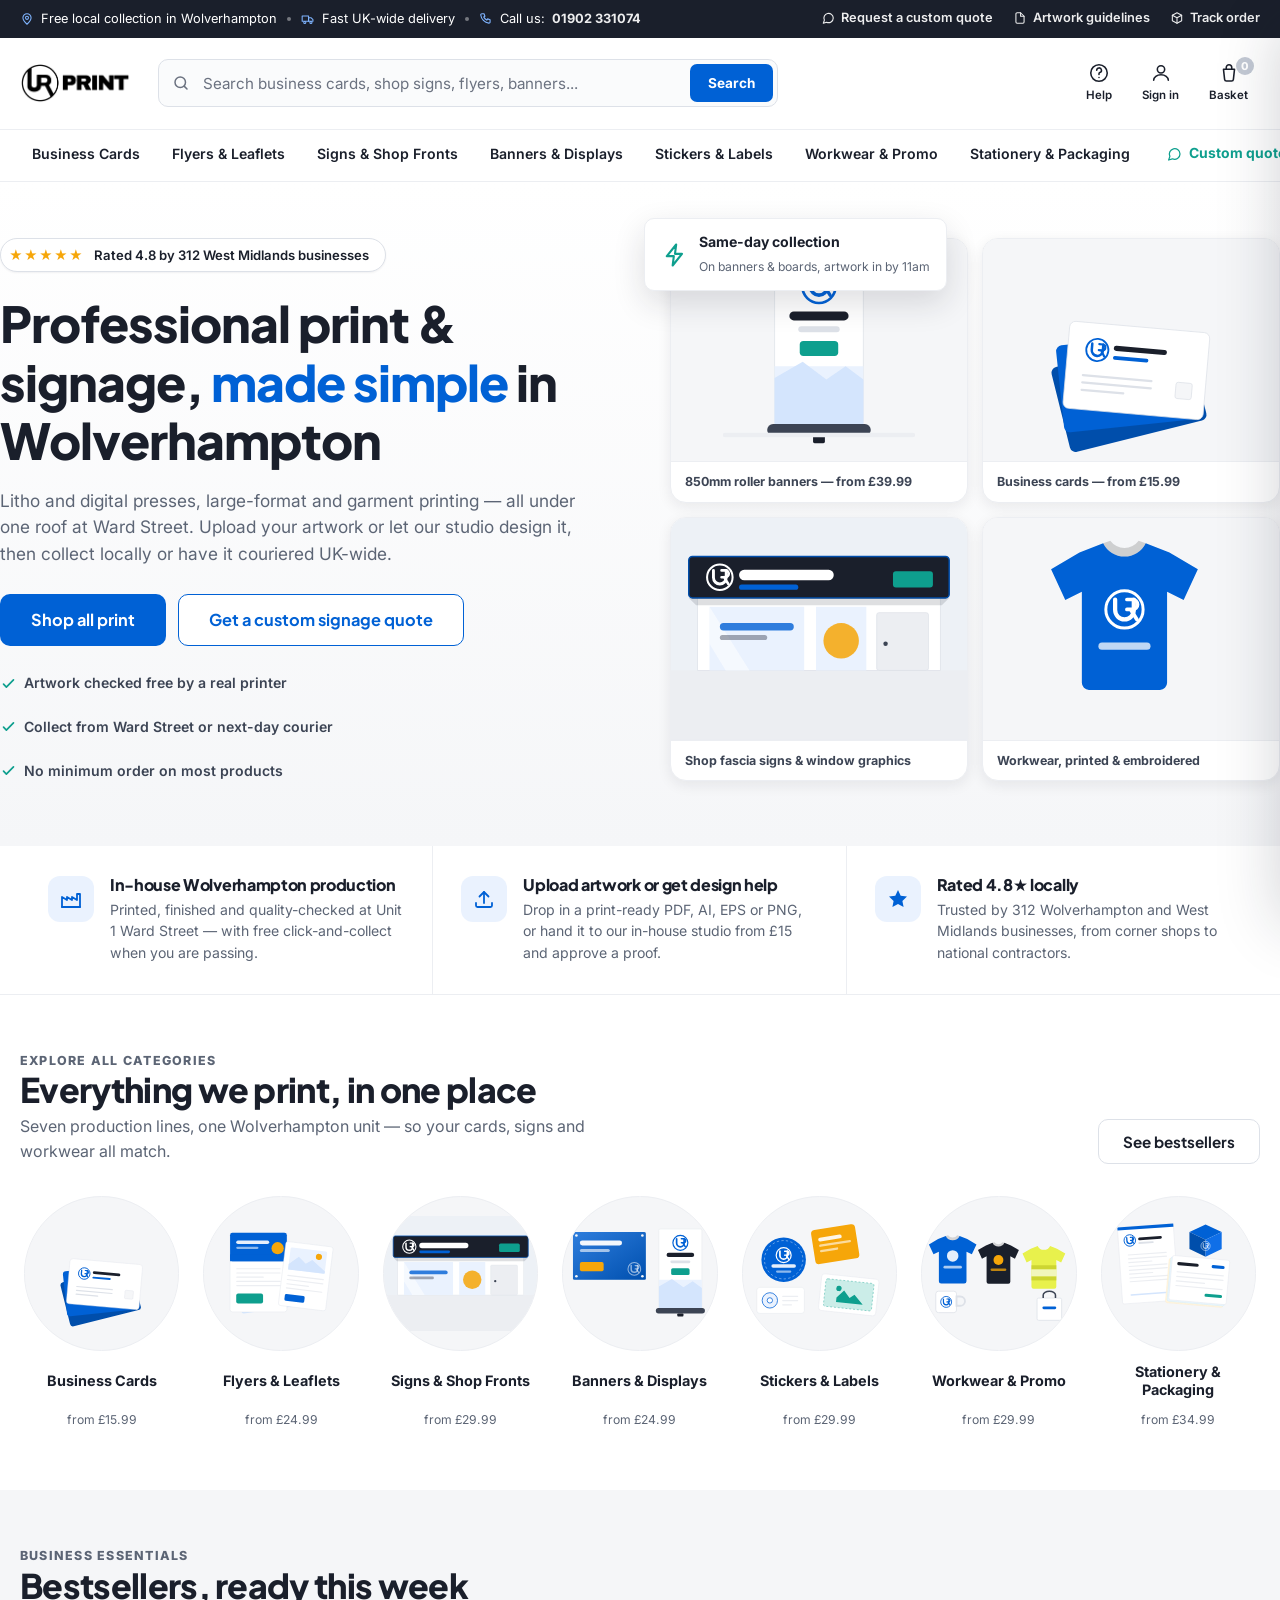
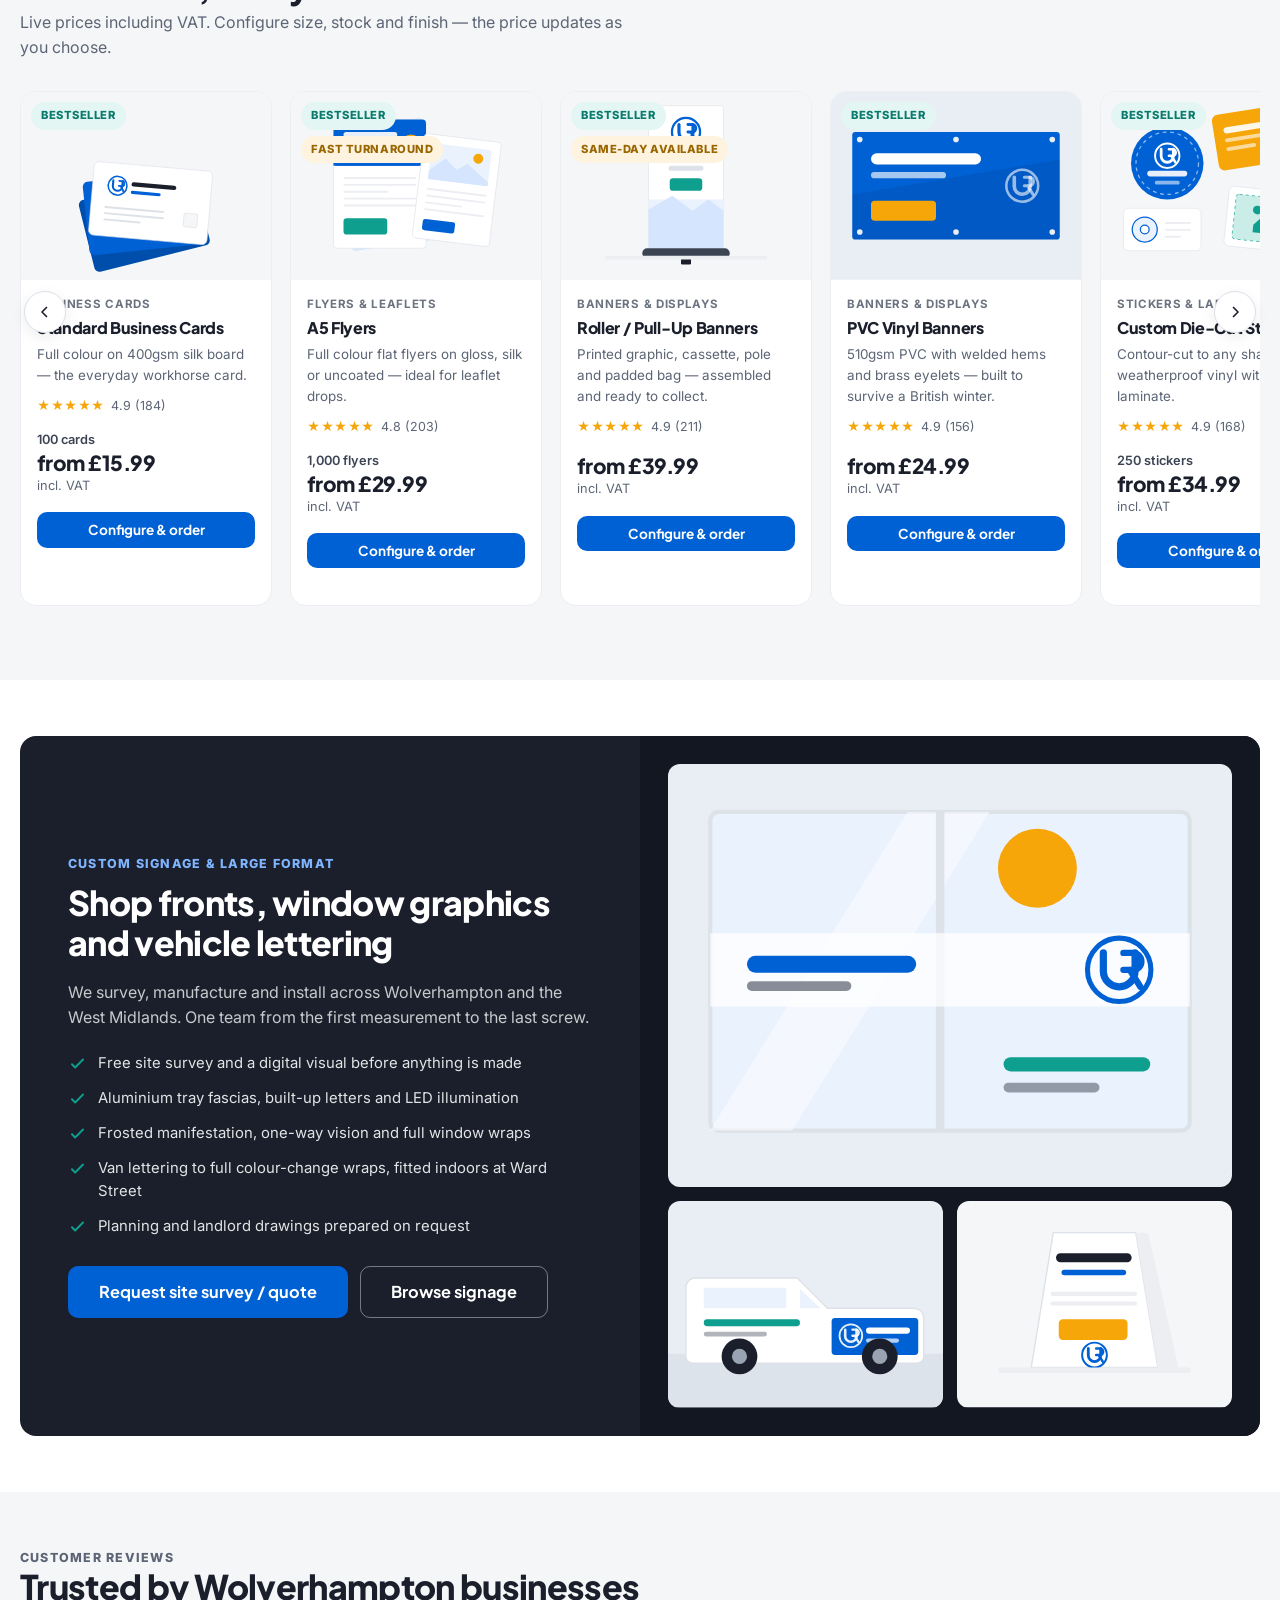
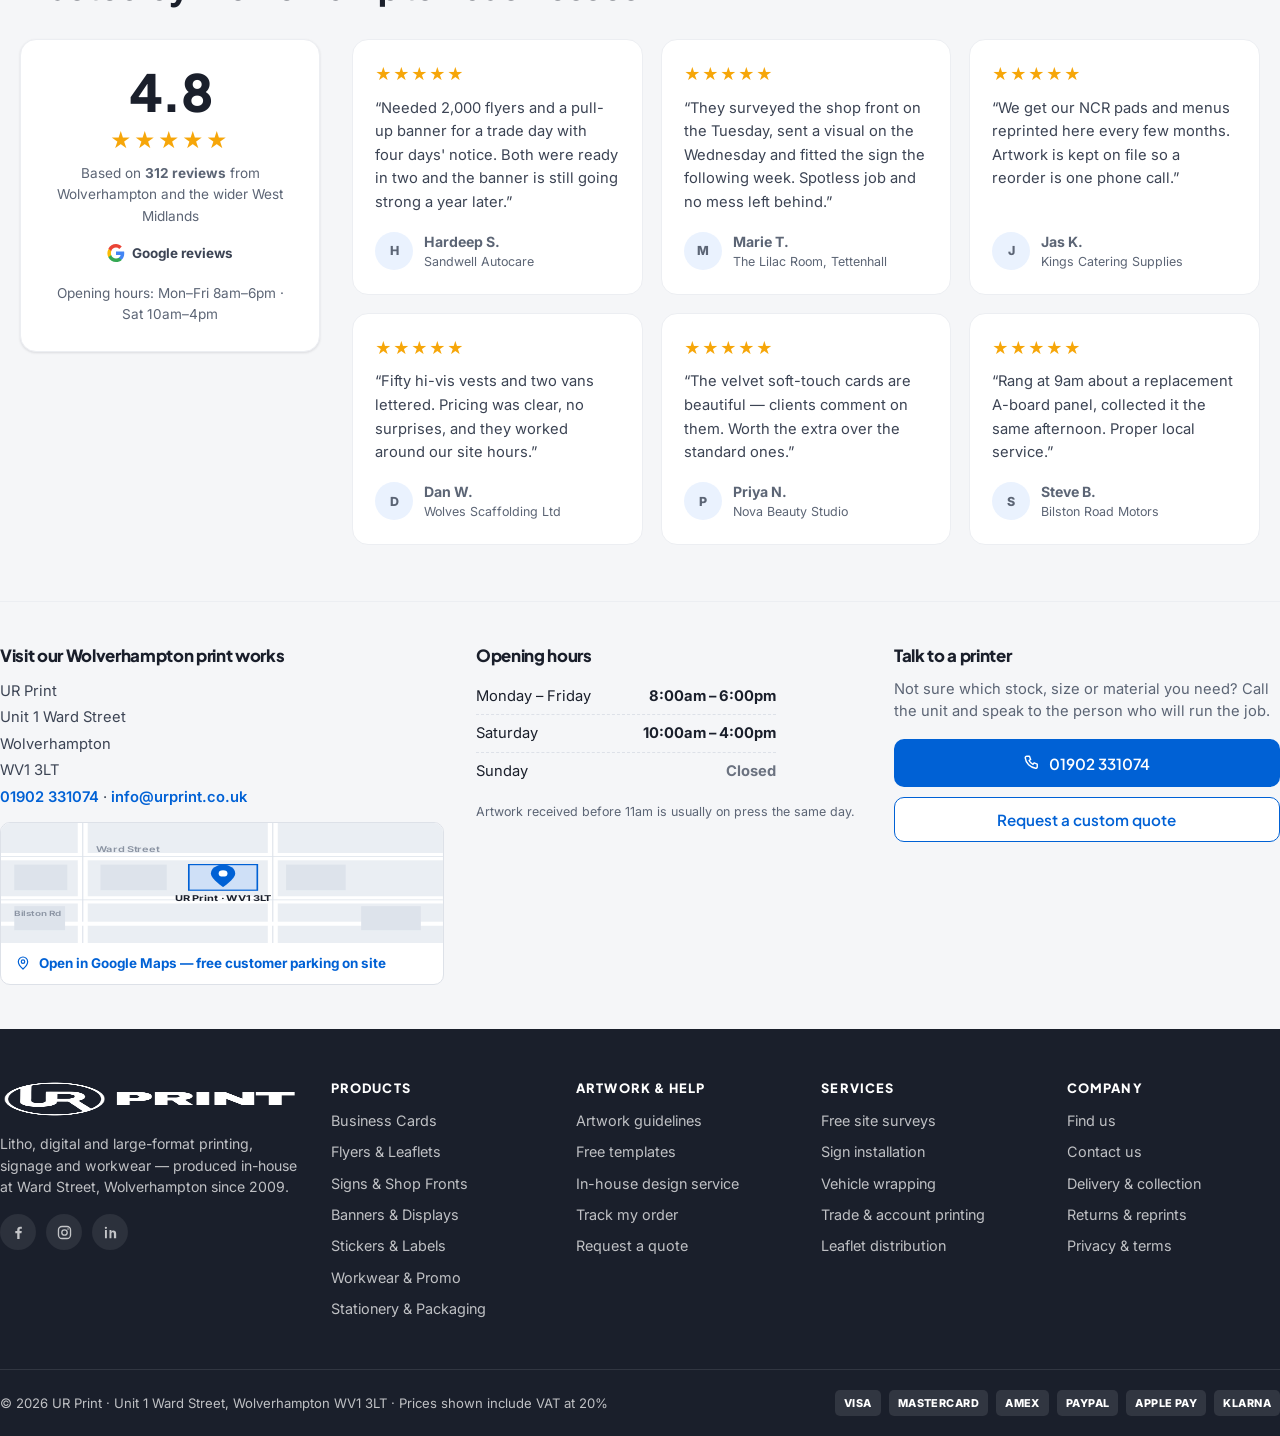
==== index.html @ ce6d99f6 "Build UR Print e-commerce storefront A responsive, VistaPrint-style print and signage storefront for" ====
<!doctype html>
<html lang="en-GB">
<head>
<meta charset="utf-8">
<meta name="viewport" content="width=device-width, initial-scale=1">
<title>UR Print Wolverhampton | Business Cards, Flyers, Signs &amp; Banners</title>
<meta name="description" content="Professional printing and signage in Wolverhampton. Business cards from £15.99, 1000 A5 flyers from £29.99, roller banners from £39.99. Free local collection at Unit 1 Ward Street, WV1 3LT, or fast UK-wide delivery.">
<link rel="icon" href="assets/img/favicon.png" type="image/png">
<link rel="preconnect" href="https://fonts.googleapis.com">
<link rel="preconnect" href="https://fonts.gstatic.com" crossorigin>
<link href="https://fonts.googleapis.com/css2?family=Inter:wght@400;500;600;700;800&family=Plus+Jakarta+Sans:wght@700;800&display=swap" rel="stylesheet">
<link rel="stylesheet" href="assets/css/styles.css">
</head>
<body>
<a class="skip-link" href="#main">Skip to content</a>
<div data-app-header></div>

<main id="main">
  <!-- ============================================ HERO ==================== -->
  <section class="hero">
    <div class="wrap hero__inner">
      <div class="hero__copy">
        <div class="hero__trust">
          <span class="stars">★★★★★</span>
          <span>Rated 4.8 by 312 West Midlands businesses</span>
        </div>
        <h1>Professional print &amp; signage, <span class="hl">made simple</span> in Wolverhampton</h1>
        <p class="hero__sub">
          Litho and digital presses, large-format and garment printing — all under one roof at Ward Street.
          Upload your artwork or let our studio design it, then collect locally or have it couriered UK-wide.
        </p>
        <div class="hero__cta">
          <a class="btn btn--lg" href="#categories">Shop all print</a>
          <a class="btn btn--lg btn--ghost" href="#" data-quote>Get a custom signage quote</a>
        </div>
        <ul class="hero__points" data-hero-points></ul>
      </div>
      <div class="hero__art">
        <div class="collage" data-hero-collage></div>
        <div class="hero__float" data-hero-float></div>
      </div>
    </div>
  </section>

  <!-- ============================== VALUE PROPOSITION ===================== -->
  <section class="valuestrip">
    <div class="wrap"><div class="valuestrip__grid" data-value-strip></div></div>
  </section>

  <!-- ==================================== CATEGORIES ====================== -->
  <section class="section" id="categories">
    <div class="wrap">
      <div class="section__head">
        <div>
          <p class="eyebrow">Explore all categories</p>
          <h2>Everything we print, in one place</h2>
          <p>Seven production lines, one Wolverhampton unit — so your cards, signs and workwear all match.</p>
        </div>
        <a class="btn btn--quiet" href="#bestsellers">See bestsellers</a>
      </div>
      <div class="catgrid" data-category-grid></div>
    </div>
  </section>

  <!-- ==================================== BESTSELLERS ===================== -->
  <section class="section section--grey" id="bestsellers">
    <div class="wrap">
      <div class="section__head">
        <div>
          <p class="eyebrow">Business essentials</p>
          <h2>Bestsellers, ready this week</h2>
          <p>Live prices including VAT. Configure size, stock and finish — the price updates as you choose.</p>
        </div>
      </div>
      <div class="carousel" data-bestsellers>
        <button class="carousel__nav carousel__nav--prev" type="button" data-carousel-prev aria-label="Previous products"></button>
        <div class="carousel__track" data-carousel-track></div>
        <button class="carousel__nav carousel__nav--next" type="button" data-carousel-next aria-label="More products"></button>
      </div>
    </div>
  </section>

  <!-- ================================ SIGNAGE SPOTLIGHT =================== -->
  <section class="section">
    <div class="wrap">
      <div class="spotlight">
        <div class="spotlight__inner">
          <div class="spotlight__copy">
            <p class="eyebrow">Custom signage &amp; large format</p>
            <h2>Shop fronts, window graphics and vehicle lettering</h2>
            <p>We survey, manufacture and install across Wolverhampton and the West Midlands. One team from the first measurement to the last screw.</p>
            <ul class="spotlight__list" data-spotlight-list></ul>
            <div class="spotlight__cta">
              <a class="btn btn--lg" href="#" data-quote>Request site survey / quote</a>
              <a class="btn btn--lg btn--ghost" href="category.html?c=signs-shop-fronts" style="background:transparent;color:#fff;border-color:rgba(255,255,255,.4)">Browse signage</a>
            </div>
          </div>
          <div class="spotlight__art" data-spotlight-art></div>
        </div>
      </div>
    </div>
  </section>

  <!-- ====================================== REVIEWS ======================= -->
  <section class="section section--grey">
    <div class="wrap">
      <div class="section__head">
        <div>
          <p class="eyebrow">Customer reviews</p>
          <h2>Trusted by Wolverhampton businesses</h2>
        </div>
      </div>
      <div class="reviews" data-reviews></div>
    </div>
  </section>
</main>

<div data-app-footer></div>

<script src="assets/js/catalog.js"></script>
<script src="assets/js/art.js"></script>
<script src="assets/js/app.js"></script>
<script src="assets/js/home.js"></script>
</body>
</html>
---- assets/css/styles.css ----
/* ==========================================================================
   UR Print — design system
   Palette: white #FFFFFF · grey #F5F6F8 · ink #1A1F2B · royal blue #0061D5
   ========================================================================== */

:root{
  --white:#FFFFFF;
  --grey-25:#FAFBFC;
  --grey-50:#F5F6F8;
  --grey-100:#ECEEF2;
  --grey-200:#DDE1E8;
  --grey-300:#C3C9D4;
  --grey-500:#6B7280;
  --grey-600:#525A69;

  --ink:#1A1F2B;
  --ink-80:#3C4454;
  --ink-60:#5C6575;

  --blue:#0061D5;
  --blue-dark:#004EAB;
  --blue-700:#003E88;
  --blue-50:#EAF2FE;
  --blue-100:#D4E5FD;

  --teal:#0E9F8E;
  --teal-50:#E3F6F3;
  --amber:#F6A609;
  --amber-50:#FEF3DF;
  --red:#D22B2B;
  --green:#148A3C;

  --radius-sm:6px;
  --radius:10px;
  --radius-lg:16px;
  --radius-pill:999px;

  --shadow-xs:0 1px 2px rgba(26,31,43,.06);
  --shadow-sm:0 1px 3px rgba(26,31,43,.08), 0 1px 2px rgba(26,31,43,.04);
  --shadow:0 4px 14px rgba(26,31,43,.08);
  --shadow-lg:0 12px 32px rgba(26,31,43,.14);
  --shadow-xl:0 24px 60px rgba(26,31,43,.20);

  --font:'Inter','Plus Jakarta Sans',-apple-system,BlinkMacSystemFont,'Segoe UI',Roboto,Helvetica,Arial,sans-serif;
  --font-display:'Plus Jakarta Sans','Inter',-apple-system,BlinkMacSystemFont,'Segoe UI',sans-serif;

  --maxw:1280px;
  --gutter:20px;
  --header-h:112px;
}

*,*::before,*::after{box-sizing:border-box}
html{-webkit-text-size-adjust:100%}
body{
  margin:0;
  font-family:var(--font);
  font-size:16px;
  line-height:1.55;
  color:var(--ink);
  background:var(--white);
  -webkit-font-smoothing:antialiased;
  text-rendering:optimizeLegibility;
}
body.is-locked{overflow:hidden}
img,svg{max-width:100%;display:block}
a{color:var(--blue);text-decoration:none}
a:hover{text-decoration:underline}
button{font:inherit;color:inherit;cursor:pointer}
h1,h2,h3,h4,h5{font-family:var(--font-display);color:var(--ink);margin:0 0 .5em;line-height:1.18;letter-spacing:-.02em;font-weight:800}
h1{font-size:clamp(2rem,4.2vw,3.1rem)}
h2{font-size:clamp(1.5rem,2.8vw,2.125rem)}
h3{font-size:1.25rem}
p{margin:0 0 1rem}
ul{margin:0;padding:0;list-style:none}
:focus-visible{outline:3px solid var(--blue);outline-offset:2px;border-radius:4px}
.sr-only{position:absolute;width:1px;height:1px;padding:0;margin:-1px;overflow:hidden;clip:rect(0 0 0 0);white-space:nowrap;border:0}
.skip-link{position:absolute;left:-9999px;top:0;z-index:999;background:var(--blue);color:#fff;padding:12px 20px;border-radius:0 0 8px 0}
.skip-link:focus{left:0}

.wrap{max-width:var(--maxw);margin:0 auto;padding:0 var(--gutter)}
.section{padding:56px 0}
.section--grey{background:var(--grey-50)}
.section__head{display:flex;align-items:flex-end;justify-content:space-between;gap:24px;margin-bottom:28px;flex-wrap:wrap}
.section__head h2{margin:0 0 4px}
.section__head p{margin:0;color:var(--ink-60);max-width:62ch}
.eyebrow{font-size:.78rem;font-weight:800;letter-spacing:.1em;text-transform:uppercase;color:var(--blue);margin:0 0 10px}

/* ---------- buttons ---------- */
.btn{
  display:inline-flex;align-items:center;justify-content:center;gap:8px;
  font-family:var(--font-display);font-weight:700;font-size:.95rem;line-height:1;
  padding:14px 24px;border-radius:var(--radius);border:1.5px solid transparent;
  background:var(--blue);color:#fff;cursor:pointer;transition:.15s ease;
  text-decoration:none;white-space:nowrap;
}
.btn:hover{background:var(--blue-dark);color:#fff;text-decoration:none;box-shadow:var(--shadow)}
.btn:active{transform:translateY(1px)}
.btn--ghost{background:#fff;color:var(--blue);border-color:var(--blue)}
.btn--ghost:hover{background:var(--blue-50);color:var(--blue-dark);border-color:var(--blue-dark)}
.btn--dark{background:var(--ink)}
.btn--dark:hover{background:#0d1118}
.btn--quiet{background:transparent;color:var(--ink);border-color:var(--grey-200)}
.btn--quiet:hover{background:var(--grey-50);color:var(--ink);box-shadow:none}
.btn--sm{padding:10px 16px;font-size:.85rem}
.btn--lg{padding:17px 30px;font-size:1.02rem}
.btn--block{width:100%}
.btn[disabled]{opacity:.5;pointer-events:none}

/* inline icons never inherit the full-bleed svg sizing */
.btn svg{width:18px;height:18px;flex:none}
.btn--lg svg{width:20px;height:20px}
.btn--sm svg{width:15px;height:15px}
.maplink .bar svg{width:16px;height:16px;flex:none}
.collectbox b svg{width:15px;height:15px;display:inline-block;vertical-align:-2px}
.search__icon svg{width:18px;height:18px}

/* ---------- badges ---------- */
.badge{display:inline-flex;align-items:center;gap:5px;font-size:.7rem;font-weight:800;letter-spacing:.05em;text-transform:uppercase;padding:5px 10px;border-radius:var(--radius-pill);background:var(--teal-50);color:#0a7a6d}
.badge--amber{background:var(--amber-50);color:#9a6600}
.badge--blue{background:var(--blue-50);color:var(--blue-dark)}
.badge--ink{background:var(--ink);color:#fff}

/* ==========================================================================
   Utility / announcement bar
   ========================================================================== */
.utility{background:var(--ink);color:#fff;font-size:.8rem}
.utility a{color:#fff;opacity:.92}
.utility a:hover{opacity:1}
.utility__inner{display:flex;align-items:center;justify-content:space-between;gap:16px;min-height:38px;padding-top:4px;padding-bottom:4px}
.utility__perks{display:flex;align-items:center;gap:10px;flex-wrap:wrap}
.utility__perks li{display:flex;align-items:center;gap:7px;white-space:nowrap}
.utility__perks .dot{width:4px;height:4px;border-radius:50%;background:rgba(255,255,255,.4)}
.utility__perks svg{width:14px;height:14px;flex:none;color:#7FB4FF}
.utility__links{display:flex;align-items:center;gap:20px}
.utility__links a{display:inline-flex;align-items:center;gap:6px;font-weight:600;white-space:nowrap}
.utility__links svg{width:14px;height:14px}
@media(max-width:1000px){.utility__links{display:none}}
@media(max-width:640px){
  .utility__perks{flex-wrap:nowrap;overflow-x:auto;scrollbar-width:none}
  .utility__perks::-webkit-scrollbar{display:none}
}

/* ==========================================================================
   Header
   ========================================================================== */
.header{position:sticky;top:0;z-index:300;background:#fff;border-bottom:1px solid var(--grey-100)}
.header__main{display:flex;align-items:center;gap:28px;padding-top:16px;padding-bottom:16px}
.brand{display:flex;align-items:center;flex:none}
.brand img{height:40px;width:auto}
.brand:hover{text-decoration:none}

.search{flex:1;position:relative;max-width:620px}
.search input[type="search"]{
  width:100%;height:48px;border:1.5px solid var(--grey-200);border-radius:var(--radius);
  padding:0 112px 0 44px;font-size:.95rem;color:var(--ink);background:var(--grey-25);transition:.15s;
}
.search input[type="search"]::placeholder{color:var(--grey-500)}
.search input[type="search"]:focus{outline:none;border-color:var(--blue);background:#fff;box-shadow:0 0 0 4px var(--blue-50)}
.search__icon{position:absolute;left:14px;top:50%;transform:translateY(-50%);width:18px;height:18px;color:var(--grey-500);pointer-events:none}
.search__btn{position:absolute;right:5px;top:5px;height:38px;padding:0 18px;border:0;border-radius:7px;background:var(--blue);color:#fff;font-weight:700;font-size:.85rem}
.search__btn:hover{background:var(--blue-dark)}
.search__results{
  position:absolute;top:calc(100% + 8px);left:0;right:0;background:#fff;border:1px solid var(--grey-100);
  border-radius:var(--radius);box-shadow:var(--shadow-lg);overflow:hidden;z-index:40;max-height:60vh;overflow-y:auto;
}
.search__results[hidden]{display:none}
.search__results a{display:flex;gap:12px;align-items:center;padding:10px 14px;color:var(--ink);border-bottom:1px solid var(--grey-50)}
.search__results a:last-child{border-bottom:0}
.search__results a:hover,.search__results a:focus{background:var(--blue-50);text-decoration:none}
.search__results .thumb{width:44px;height:34px;border-radius:5px;background:var(--grey-50);flex:none;overflow:hidden}
.search__results .t{font-weight:600;font-size:.9rem}
.search__results .s{font-size:.76rem;color:var(--ink-60)}
.search__empty{padding:16px;color:var(--ink-60);font-size:.9rem}

.header__actions{display:flex;align-items:center;gap:6px;flex:none;margin-left:auto}
.iconbtn{
  display:flex;flex-direction:column;align-items:center;gap:3px;background:none;border:0;
  padding:8px 12px;border-radius:var(--radius);color:var(--ink);font-size:.72rem;font-weight:600;position:relative;
}
.iconbtn:hover{background:var(--grey-50);text-decoration:none;color:var(--ink)}
.iconbtn svg{width:22px;height:22px;stroke-width:1.7}
.iconbtn__count{
  position:absolute;top:3px;right:6px;min-width:18px;height:18px;padding:0 5px;border-radius:9px;
  background:var(--blue);color:#fff;font-size:.68rem;font-weight:800;display:flex;align-items:center;justify-content:center;
}
.iconbtn__count[data-empty="true"]{background:var(--grey-300)}
.burger{display:none}

/* ---------- category nav + mega menu ---------- */
.catnav{border-top:1px solid var(--grey-100);background:#fff;position:relative}
.catnav__list{display:flex;align-items:stretch;gap:2px;overflow:visible}
.catnav__item{position:static}
.catnav__link{
  display:flex;align-items:center;gap:6px;padding:13px 12px;font-size:.88rem;font-weight:600;color:var(--ink);
  border-bottom:3px solid transparent;background:none;border-top:0;border-left:0;border-right:0;white-space:nowrap;
}
.catnav__link:hover,.catnav__item.is-open .catnav__link{color:var(--blue);border-bottom-color:var(--blue);text-decoration:none}
.catnav__link svg{width:12px;height:12px;opacity:.55;transition:transform .15s}
.catnav__item.is-open .catnav__link svg{transform:rotate(180deg)}
.catnav__spacer{flex:1}
.catnav__cta{display:flex;align-items:center;gap:7px;padding:13px 0 13px 14px;font-size:.87rem;font-weight:700;color:var(--teal);white-space:nowrap}
.catnav__cta svg{flex:none}
.catnav__cta svg{width:16px;height:16px}

.mega{
  position:absolute;top:100%;left:0;right:0;background:#fff;border-top:1px solid var(--grey-100);
  box-shadow:var(--shadow-lg);padding:28px 0 32px;z-index:280;display:none;
}
.catnav__item.is-open .mega{display:block}
.mega__inner{display:grid;grid-template-columns:1fr 1fr 1fr 300px;gap:32px;max-width:var(--maxw);margin:0 auto;padding:0 var(--gutter)}
.mega__col h4{font-size:.74rem;letter-spacing:.09em;text-transform:uppercase;color:var(--grey-500);margin:0 0 12px;font-weight:800}
.mega__col li{margin-bottom:2px}
.mega__col a{display:block;padding:7px 10px;margin-left:-10px;border-radius:var(--radius-sm);color:var(--ink);font-size:.92rem;font-weight:500}
.mega__col a:hover{background:var(--blue-50);color:var(--blue-dark);text-decoration:none}
.mega__price{display:block;font-size:.78rem;color:var(--ink-60);font-weight:500;margin-top:1px}
.mega__col a:hover .mega__price{color:var(--blue)}
.mega__promo{background:var(--grey-50);border-radius:var(--radius-lg);padding:20px;display:flex;flex-direction:column}
.mega__promo .badge{align-self:flex-start;margin-bottom:10px}
.mega__promo h5{font-family:var(--font-display);font-size:1.05rem;margin:0 0 6px;font-weight:800}
.mega__promo p{font-size:.85rem;color:var(--ink-60);margin:0 0 14px}
.mega__promo .art{margin-top:auto;border-radius:var(--radius);overflow:hidden;background:#fff}
@media(max-width:1180px){.mega__inner{grid-template-columns:1fr 1fr 1fr}.mega__promo{display:none}}
@media(max-width:1060px){.catnav__cta{display:none}}

/* mobile drawer nav */
.mnav{position:fixed;inset:0;z-index:400;display:none}
.mnav.is-open{display:block}
.mnav > .overlay{z-index:1}
.mnav__panel{
  position:absolute;top:0;left:0;bottom:0;width:min(360px,88vw);background:#fff;overflow-y:auto;
  box-shadow:var(--shadow-xl);animation:slideIn .22s ease;z-index:2;
}
@keyframes slideIn{from{transform:translateX(-100%)}to{transform:translateX(0)}}
.mnav__head{display:flex;align-items:center;justify-content:space-between;padding:16px 18px;border-bottom:1px solid var(--grey-100)}
.mnav__head img{height:30px}
.mnav details{border-bottom:1px solid var(--grey-100)}
.mnav summary{padding:14px 18px;font-weight:700;cursor:pointer;list-style:none;display:flex;justify-content:space-between;align-items:center}
.mnav summary::-webkit-details-marker{display:none}
.mnav summary::after{content:"+";font-size:1.2rem;color:var(--grey-500);font-weight:500}
.mnav details[open] summary::after{content:"−"}
.mnav details a{display:block;padding:10px 18px 10px 30px;color:var(--ink-80);font-size:.92rem}
.mnav details a:hover{background:var(--grey-50);text-decoration:none}
.mnav__foot{padding:18px;display:grid;gap:10px}

@media(max-width:980px){
  .catnav{display:none}
  .burger{display:flex}
  .header__main{gap:14px;flex-wrap:wrap}
  .search{order:3;flex-basis:100%;max-width:none}
  .brand img{height:34px}
  .iconbtn span{display:none}
  .iconbtn{padding:8px}
}

/* ==========================================================================
   Hero
   ========================================================================== */
.hero{background:linear-gradient(180deg,#fff 0%,var(--grey-50) 100%);overflow:hidden}
.hero__inner{display:grid;grid-template-columns:1.02fr 1fr;gap:48px;align-items:center;padding:56px 0 64px}
.hero__trust{display:inline-flex;align-items:center;gap:10px;background:#fff;border:1px solid var(--grey-200);border-radius:var(--radius-pill);padding:6px 16px 6px 8px;font-size:.82rem;font-weight:600;box-shadow:var(--shadow-xs);margin-bottom:22px}
.hero__trust .stars{color:var(--amber);letter-spacing:1px}
.hero h1{margin-bottom:18px}
.hero h1 .hl{color:var(--blue)}
.hero__sub{font-size:1.08rem;color:var(--ink-60);max-width:54ch;margin-bottom:26px}
.hero__cta{display:flex;gap:12px;flex-wrap:wrap;margin-bottom:26px}
.hero__points{display:flex;gap:22px;flex-wrap:wrap;font-size:.88rem;font-weight:600;color:var(--ink-80)}
.hero__points li{display:flex;align-items:center;gap:7px}
.hero__points svg{width:17px;height:17px;color:var(--teal);flex:none}
.hero__art{position:relative}
.collage{display:grid;grid-template-columns:1fr 1fr;grid-template-rows:auto auto;gap:14px}
.collage figure{margin:0;background:#fff;border-radius:var(--radius-lg);box-shadow:var(--shadow);overflow:hidden;border:1px solid var(--grey-100)}
.collage figure{display:flex;flex-direction:column}
/* the scenes are authored on a 4:3 viewBox — matching the cell means nothing crops */
.collage .art{aspect-ratio:4/3;width:100%;height:auto}
.collage figcaption{padding:10px 14px;font-size:.78rem;font-weight:700;color:var(--ink-80);border-top:1px solid var(--grey-100)}
.collage .art{background:var(--grey-50)}
.hero__float{
  position:absolute;left:-26px;top:-20px;background:#fff;border-radius:var(--radius);box-shadow:var(--shadow-lg);
  padding:12px 16px;display:flex;align-items:center;gap:10px;border:1px solid var(--grey-100);
}
.hero__float svg{width:28px;height:28px;color:var(--teal)}
.hero__float b{display:block;font-size:.88rem}
.hero__float span{font-size:.76rem;color:var(--ink-60)}
@media(max-width:900px){
  .hero__inner{grid-template-columns:1fr;gap:34px;padding:36px 0 44px}
  .hero__float{position:static;margin-top:16px;display:inline-flex}
}

/* ==========================================================================
   Value strip
   ========================================================================== */
.valuestrip{border-bottom:1px solid var(--grey-100);background:#fff}
.valuestrip__grid{display:grid;grid-template-columns:repeat(3,1fr);gap:0}
.vcard{display:flex;gap:16px;padding:30px 28px;border-right:1px solid var(--grey-100)}
.vcard:last-child{border-right:0}
.vcard__icon{flex:none;width:46px;height:46px;border-radius:12px;background:var(--blue-50);color:var(--blue);display:flex;align-items:center;justify-content:center}
.vcard__icon svg{width:24px;height:24px}
.vcard h3{font-size:1rem;margin:0 0 4px}
.vcard p{font-size:.88rem;color:var(--ink-60);margin:0}
@media(max-width:860px){
  .valuestrip__grid{grid-template-columns:1fr}
  .vcard{border-right:0;border-bottom:1px solid var(--grey-100);padding:22px var(--gutter)}
  .vcard:last-child{border-bottom:0}
}

/* ==========================================================================
   Category grid
   ========================================================================== */
.catgrid{display:grid;grid-template-columns:repeat(7,1fr);gap:16px}
.catgrid--4{grid-template-columns:repeat(4,1fr)}
.cattile{display:flex;flex-direction:column;align-items:center;text-align:center;gap:12px;color:var(--ink);padding:4px}
.cattile:hover{text-decoration:none}
.cattile__img{
  width:100%;aspect-ratio:1;border-radius:50%;background:var(--grey-50);overflow:hidden;
  border:1px solid var(--grey-100);transition:.2s ease;display:flex;align-items:center;justify-content:center;
}
.cattile:hover .cattile__img{transform:translateY(-4px);box-shadow:var(--shadow);border-color:var(--blue-100)}
.cattile__label{font-size:.9rem;font-weight:700;line-height:1.25;min-height:2.5em;display:flex;align-items:center;justify-content:center}
.cattile__from{font-size:.76rem;color:var(--ink-60)}
@media(max-width:1100px){.catgrid{grid-template-columns:repeat(4,1fr)}}
@media(max-width:700px){.catgrid,.catgrid--4{grid-template-columns:repeat(2,1fr);gap:20px 14px}}

/* ==========================================================================
   Product cards + carousel
   ========================================================================== */
.carousel{position:relative}
.carousel__track{
  display:grid;grid-auto-flow:column;grid-auto-columns:minmax(252px,1fr);gap:18px;
  overflow-x:auto;scroll-snap-type:x mandatory;scroll-behavior:smooth;padding:4px 2px 18px;
  scrollbar-width:thin;
}
.carousel__track > *{scroll-snap-align:start}
.carousel__nav{position:absolute;top:38%;width:42px;height:42px;border-radius:50%;background:#fff;border:1px solid var(--grey-200);box-shadow:var(--shadow);display:flex;align-items:center;justify-content:center;z-index:5}
.carousel__nav:hover{background:var(--grey-50)}
.carousel__nav svg{width:18px;height:18px}
.carousel__nav--prev{left:-21px}
.carousel__nav--next{right:-21px}
@media(max-width:1340px){.carousel__nav--prev{left:4px}.carousel__nav--next{right:4px}}

.pcard{
  display:flex;flex-direction:column;background:#fff;border:1px solid var(--grey-100);border-radius:var(--radius-lg);
  overflow:hidden;transition:.18s ease;color:var(--ink);height:100%;
}
.pcard:hover{box-shadow:var(--shadow-lg);border-color:var(--grey-200);text-decoration:none;transform:translateY(-3px)}
.pcard__media{position:relative;background:var(--grey-50);aspect-ratio:4/3;overflow:hidden}
.pcard__media .art,.pcard__media img{width:100%;height:100%;object-fit:cover}
.pcard__badges{position:absolute;top:10px;left:10px;display:flex;flex-direction:column;gap:6px;align-items:flex-start}
.pcard__body{padding:16px;display:flex;flex-direction:column;flex:1;gap:4px}
.pcard__cat{font-size:.72rem;font-weight:700;letter-spacing:.06em;text-transform:uppercase;color:var(--grey-500)}
.pcard__title{font-family:var(--font-display);font-size:1rem;font-weight:800;line-height:1.3;margin:0}
.pcard__blurb{font-size:.84rem;color:var(--ink-60);margin:2px 0 0}
.pcard__rating{display:flex;align-items:center;gap:6px;font-size:.78rem;color:var(--ink-60);margin-top:6px}
.pcard__rating .stars{color:var(--amber);letter-spacing:.5px}
.pcard__price{margin-top:12px;font-size:.8rem;color:var(--ink-60);line-height:1.35}
.pcard__price .qty{display:block;font-weight:600;color:var(--ink-80)}
.pcard__price b{display:block;font-family:var(--font-display);font-size:1.3rem;color:var(--ink);font-weight:800;letter-spacing:-.025em}
.pcard__foot{margin-top:14px}
.pcard .btn{width:100%}

/* ==========================================================================
   Signage spotlight
   ========================================================================== */
.spotlight{background:var(--ink);color:#fff;border-radius:var(--radius-lg);overflow:hidden}
.spotlight__inner{display:grid;grid-template-columns:1fr 1fr;align-items:center;gap:0}
.spotlight__copy{padding:48px}
.spotlight h2{color:#fff}
.spotlight p{color:rgba(255,255,255,.76)}
.spotlight .eyebrow{color:#7FB4FF}
.spotlight__list{display:grid;gap:12px;margin:22px 0 28px}
.spotlight__list li{display:flex;gap:11px;align-items:flex-start;font-size:.93rem;color:rgba(255,255,255,.88)}
.spotlight__list svg{width:19px;height:19px;flex:none;color:var(--teal);margin-top:2px}
.spotlight__cta{display:flex;gap:12px;flex-wrap:wrap}
.spotlight__art{align-self:stretch;background:#121722;display:flex;align-items:center;justify-content:center;padding:28px}
@media(max-width:900px){.spotlight__inner{grid-template-columns:1fr}.spotlight__copy{padding:32px 24px}}

/* ==========================================================================
   Reviews
   ========================================================================== */
.reviews{display:grid;grid-template-columns:300px 1fr;gap:32px;align-items:start}
.googlecard{background:#fff;border:1px solid var(--grey-100);border-radius:var(--radius-lg);padding:26px;text-align:center;box-shadow:var(--shadow-sm)}
.googlecard__score{font-family:var(--font-display);font-size:3.2rem;font-weight:800;line-height:1;letter-spacing:-.03em}
.googlecard .stars{color:var(--amber);font-size:1.3rem;letter-spacing:3px;margin:8px 0 6px}
.googlecard p{font-size:.85rem;color:var(--ink-60);margin:0}
.googlecard__g{display:inline-flex;align-items:center;gap:7px;margin-top:16px;font-size:.84rem;font-weight:700;color:var(--ink-80)}
.reviewgrid{display:grid;grid-template-columns:repeat(3,1fr);gap:18px}
.review{background:#fff;border:1px solid var(--grey-100);border-radius:var(--radius-lg);padding:22px;display:flex;flex-direction:column}
.review .stars{color:var(--amber);letter-spacing:1px;margin-bottom:10px}
.review blockquote{margin:0 0 16px;font-size:.92rem;color:var(--ink-80);line-height:1.6}
.review__who{display:flex;align-items:center;gap:11px;margin-top:auto}
.review__avatar{width:38px;height:38px;border-radius:50%;background:var(--blue-50);color:var(--blue-dark);display:flex;align-items:center;justify-content:center;font-weight:800;font-size:.9rem;flex:none}
.review__who b{display:block;font-size:.88rem}
.review__who span{font-size:.78rem;color:var(--ink-60)}
@media(max-width:1000px){.reviews{grid-template-columns:1fr}.reviewgrid{grid-template-columns:1fr}}

/* ==========================================================================
   Footer
   ========================================================================== */
.localbar{background:var(--grey-50);border-top:1px solid var(--grey-100)}
.localbar__grid{display:grid;grid-template-columns:1.15fr 1fr 1fr;gap:32px;padding:44px 0}
.localbar h3{font-size:1.05rem;margin-bottom:12px}
.localbar address{font-style:normal;font-size:.92rem;color:var(--ink-80);line-height:1.8}
.localbar a{font-weight:600}
.hours{font-size:.92rem}
.hours li{display:flex;justify-content:space-between;gap:18px;padding:7px 0;border-bottom:1px dashed var(--grey-200);max-width:300px}
.hours li:last-child{border-bottom:0}
.hours b{font-weight:700}
.hours .closed{color:var(--grey-500)}
.maplink{display:block;border-radius:var(--radius);overflow:hidden;border:1px solid var(--grey-200);background:#fff;margin-top:12px}
.maplink:hover{text-decoration:none;box-shadow:var(--shadow)}
.maplink .bar{padding:10px 14px;font-size:.84rem;font-weight:700;display:flex;align-items:center;gap:8px;color:var(--blue)}
@media(max-width:900px){.localbar__grid{grid-template-columns:1fr;gap:26px}}

.footer{background:var(--ink);color:rgba(255,255,255,.72);font-size:.9rem}
.footer a{color:rgba(255,255,255,.72)}
.footer a:hover{color:#fff}
.footer__grid{display:grid;grid-template-columns:1.4fr repeat(4,1fr);gap:32px;padding:52px 0 40px}
.footer h4{color:#fff;font-size:.8rem;letter-spacing:.09em;text-transform:uppercase;margin-bottom:14px}
.footer li{margin-bottom:9px}
.footer__brand img{height:36px;margin-bottom:16px}
.footer__brand p{font-size:.88rem;max-width:34ch}
.footer__social{display:flex;gap:10px;margin-top:16px}
.footer__social a{width:36px;height:36px;border-radius:50%;background:rgba(255,255,255,.08);display:flex;align-items:center;justify-content:center}
.footer__social a:hover{background:var(--blue)}
.footer__social svg{width:17px;height:17px}
.footer__bottom{border-top:1px solid rgba(255,255,255,.1);padding:20px 0;display:flex;align-items:center;justify-content:space-between;gap:18px;flex-wrap:wrap;font-size:.82rem}
.payicons{display:flex;gap:8px;align-items:center;flex-wrap:wrap}
.payicons span{height:26px;padding:0 9px;border-radius:5px;background:rgba(255,255,255,.1);display:flex;align-items:center;font-size:.68rem;font-weight:800;letter-spacing:.04em;color:#fff}
@media(max-width:1000px){.footer__grid{grid-template-columns:1fr 1fr;gap:28px}}
@media(max-width:560px){.footer__grid{grid-template-columns:1fr}}

/* ==========================================================================
   Basket drawer
   ========================================================================== */
.overlay{position:fixed;inset:0;background:rgba(14,18,26,.5);z-index:500;opacity:0;pointer-events:none;transition:opacity .2s}
.overlay.is-open{opacity:1;pointer-events:auto}
.drawer{
  position:fixed;top:0;right:0;bottom:0;width:min(440px,100vw);background:#fff;z-index:510;
  display:flex;flex-direction:column;transform:translateX(100%);transition:transform .26s cubic-bezier(.4,0,.2,1);box-shadow:var(--shadow-xl);
}
.drawer.is-open{transform:translateX(0)}
.drawer__head{display:flex;align-items:center;justify-content:space-between;padding:18px 20px;border-bottom:1px solid var(--grey-100)}
.drawer__head h2{margin:0;font-size:1.12rem}
.drawer__body{flex:1;overflow-y:auto;padding:18px 20px}
.drawer__foot{border-top:1px solid var(--grey-100);padding:18px 20px;background:var(--grey-25)}
.iconclose{background:none;border:0;padding:8px;border-radius:8px;display:flex;color:var(--ink-60)}
.iconclose:hover{background:var(--grey-50);color:var(--ink)}
.iconclose svg{width:20px;height:20px}

.lineitem{display:flex;gap:14px;padding:16px 0;border-bottom:1px solid var(--grey-100)}
.lineitem:first-child{padding-top:0}
.lineitem__thumb{width:72px;height:58px;border-radius:8px;background:var(--grey-50);overflow:hidden;flex:none;border:1px solid var(--grey-100)}
.lineitem__body{flex:1;min-width:0}
.lineitem__title{font-weight:700;font-size:.92rem;margin:0 0 3px;line-height:1.3}
.lineitem__spec{font-size:.78rem;color:var(--ink-60);line-height:1.5;margin:0}
.lineitem__spec b{color:var(--ink-80);font-weight:600}
.lineitem__foot{display:flex;align-items:center;justify-content:space-between;margin-top:8px;gap:10px}
.lineitem__price{font-weight:800;font-family:var(--font-display)}
.linkbtn{background:none;border:0;padding:0;color:var(--ink-60);font-size:.8rem;text-decoration:underline}
.linkbtn:hover{color:var(--red)}
.emptybasket{text-align:center;padding:44px 10px;color:var(--ink-60)}
.emptybasket svg{width:54px;height:54px;color:var(--grey-300);margin:0 auto 14px}

.fulfil{display:grid;grid-template-columns:1fr 1fr;gap:10px;margin:4px 0 16px}
.fulfil input{position:absolute;opacity:0;pointer-events:none}
.fulfil label{
  display:block;border:1.5px solid var(--grey-200);border-radius:var(--radius);padding:12px 14px;cursor:pointer;
  background:#fff;transition:.15s;position:relative;
}
.fulfil label:hover{border-color:var(--grey-300)}
.fulfil input:checked + label{border-color:var(--blue);background:var(--blue-50);box-shadow:0 0 0 3px rgba(0,97,213,.1)}
.fulfil input:focus-visible + label{outline:3px solid var(--blue);outline-offset:2px}
.fulfil b{display:block;font-size:.86rem;font-weight:700;margin-bottom:2px}
.fulfil span{font-size:.76rem;color:var(--ink-60);display:block;line-height:1.4}
.fulfil .cost{font-size:.8rem;font-weight:700;color:var(--teal);margin-top:4px;display:block}

/* on short / narrow screens the drawer footer must not swallow the item list */
.drawer__body{min-height:130px}
@media(max-width:560px),(max-height:780px){
  .drawer__foot{max-height:60vh;overflow-y:auto}
  .fulfil{grid-template-columns:1fr;gap:8px}
  .fulfil label{display:flex;flex-wrap:wrap;align-items:baseline;gap:4px 10px;padding:10px 13px}
  .fulfil b{margin:0}
  .fulfil .cost{margin:0 0 0 auto}
}

.totals{font-size:.9rem}
.totals .row{display:flex;justify-content:space-between;padding:5px 0}
.totals .row--total{border-top:1px solid var(--grey-200);margin-top:8px;padding-top:12px;font-size:1.1rem;font-weight:800;font-family:var(--font-display)}
.totals .muted{color:var(--ink-60);font-size:.8rem}

/* ==========================================================================
   Modal
   ========================================================================== */
.modal{position:fixed;inset:0;z-index:600;display:none;align-items:center;justify-content:center;padding:20px;overflow-y:auto}
.modal.is-open{display:flex}
/* the overlay carries a high z-index for its body-level use; inside a modal it
   must sit behind the dialog box, not on top of it */
.modal > .overlay{z-index:1}
.modal__box{
  background:#fff;border-radius:var(--radius-lg);width:min(640px,100%);box-shadow:var(--shadow-xl);
  position:relative;z-index:2;max-height:92vh;overflow-y:auto;animation:pop .2s ease;
}
@keyframes pop{from{transform:translateY(12px);opacity:0}to{transform:translateY(0);opacity:1}}
.modal__head{display:flex;align-items:flex-start;justify-content:space-between;gap:16px;padding:24px 26px 0}
.modal__head h2{font-size:1.4rem;margin:0 0 6px}
.modal__head p{color:var(--ink-60);font-size:.92rem;margin:0}
.modal__body{padding:20px 26px 26px}
.modal__success{text-align:center;padding:40px 26px}
.modal__success svg{width:58px;height:58px;color:var(--teal);margin:0 auto 16px}

/* ---------- forms ---------- */
.field{margin-bottom:14px}
.field label,.flabel{display:block;font-size:.84rem;font-weight:700;margin-bottom:6px;color:var(--ink-80)}
.field .hint{font-size:.78rem;color:var(--ink-60);font-weight:400;margin-top:5px}
input[type=text],input[type=email],input[type=tel],input[type=number],input[type=search],select,textarea{
  width:100%;border:1.5px solid var(--grey-200);border-radius:var(--radius-sm);padding:11px 13px;font-size:.93rem;
  font-family:inherit;color:var(--ink);background:#fff;transition:.15s;
}
select{appearance:none;background-image:url("data:image/svg+xml;charset=utf-8,%3Csvg xmlns='http://www.w3.org/2000/svg' viewBox='0 0 24 24' fill='none' stroke='%235C6575' stroke-width='2.2'%3E%3Cpath d='M6 9l6 6 6-6'/%3E%3C/svg%3E");
  background-repeat:no-repeat;background-position:right 11px center;background-size:16px;padding-right:38px;cursor:pointer}
input:focus,select:focus,textarea:focus{outline:none;border-color:var(--blue);box-shadow:0 0 0 3px var(--blue-50)}
textarea{min-height:104px;resize:vertical}
.grid2{display:grid;grid-template-columns:1fr 1fr;gap:14px}
@media(max-width:560px){.grid2{grid-template-columns:1fr}}
.checkline{display:flex;gap:10px;align-items:flex-start;font-size:.86rem;color:var(--ink-80)}
.checkline input{margin-top:3px;flex:none;width:16px;height:16px;accent-color:var(--blue)}
.formnote{font-size:.78rem;color:var(--ink-60);margin-top:12px}
.error{color:var(--red);font-size:.8rem;margin-top:5px;font-weight:600}

/* ==========================================================================
   Breadcrumbs & page shells
   ========================================================================== */
.crumbs{font-size:.82rem;color:var(--ink-60);padding:16px 0;display:flex;gap:8px;flex-wrap:wrap;align-items:center}
.crumbs a{color:var(--ink-60)}
.crumbs a:hover{color:var(--blue)}
.crumbs .sep{opacity:.5}
.crumbs .current{color:var(--ink);font-weight:600}

.pagehead{background:var(--grey-50);border-bottom:1px solid var(--grey-100);padding:8px 0 38px}
.pagehead h1{margin-bottom:10px}
.pagehead p{color:var(--ink-60);max-width:70ch;margin:0}

/* ---------- category page ---------- */
.catlayout{display:grid;grid-template-columns:240px 1fr;gap:36px;padding:36px 0 56px;align-items:start}
.filters{position:sticky;top:calc(var(--header-h) + 12px)}
.filters h3{font-size:.78rem;letter-spacing:.09em;text-transform:uppercase;color:var(--grey-500);margin-bottom:12px}
.filters li{margin-bottom:3px}
.filters a,.filters button{display:block;width:100%;text-align:left;padding:8px 12px;border-radius:var(--radius-sm);color:var(--ink-80);font-size:.9rem;background:none;border:0}
.filters a:hover,.filters button:hover{background:var(--grey-50);text-decoration:none;color:var(--ink)}
.filters .is-active{background:var(--blue-50);color:var(--blue-dark);font-weight:700}
.filters__block{margin-bottom:28px}
.helpbox{background:var(--grey-50);border-radius:var(--radius);padding:18px;font-size:.86rem}
.helpbox h4{margin:0 0 6px;font-size:.95rem}
.helpbox p{color:var(--ink-60);margin:0 0 12px;font-size:.84rem}
.prodgrid{display:grid;grid-template-columns:repeat(3,1fr);gap:20px}
.toolbar{display:flex;align-items:center;justify-content:space-between;gap:16px;margin-bottom:20px;flex-wrap:wrap}
.toolbar .count{font-size:.88rem;color:var(--ink-60)}
.toolbar select{width:auto;min-width:200px}
@media(max-width:1000px){.catlayout{grid-template-columns:1fr}.filters{position:static}.prodgrid{grid-template-columns:repeat(2,1fr)}}
@media(max-width:620px){.prodgrid{grid-template-columns:1fr}}

/* ==========================================================================
   Product page / configurator
   ========================================================================== */
.pdp{display:grid;grid-template-columns:1fr 480px;gap:46px;padding:12px 0 56px;align-items:start}
.pdp > *,.catlayout > *,.checkout > *{min-width:0}
@media(max-width:1060px){.pdp{grid-template-columns:1fr;gap:30px}}
.gallery__main{background:var(--grey-50);border:1px solid var(--grey-100);border-radius:var(--radius-lg);overflow:hidden;aspect-ratio:4/3;position:relative}
.gallery__main .art{width:100%;height:100%}
.gallery__badges{position:absolute;top:14px;left:14px;display:flex;gap:8px}
.gallery__thumbs{display:flex;gap:10px;margin-top:12px}
.gallery__thumbs button{width:76px;height:62px;border-radius:8px;border:1.5px solid var(--grey-200);background:var(--grey-50);overflow:hidden;padding:0}
.gallery__thumbs button.is-active{border-color:var(--blue);box-shadow:0 0 0 3px var(--blue-50)}

.pdp__info{margin-top:30px}
.pdp__info h2{font-size:1.3rem;margin-bottom:12px}
.speclist{display:grid;grid-template-columns:1fr 1fr;gap:10px 24px;font-size:.9rem}
.speclist li{display:flex;gap:9px;align-items:flex-start;padding:7px 0;border-bottom:1px solid var(--grey-100)}
.speclist svg{width:17px;height:17px;color:var(--teal);flex:none;margin-top:3px}
@media(max-width:620px){.speclist{grid-template-columns:1fr}}

.config{border:1px solid var(--grey-200);border-radius:var(--radius-lg);background:#fff;box-shadow:var(--shadow-sm);position:sticky;top:calc(var(--header-h) + 12px)}
.config__head{padding:22px 24px 16px;border-bottom:1px solid var(--grey-100)}
.config__head .pcard__cat{margin-bottom:6px}
.config__head h1{font-size:1.55rem;margin:0 0 8px}
.config__rating{display:flex;align-items:center;gap:8px;font-size:.84rem;color:var(--ink-60)}
.config__rating .stars{color:var(--amber)}
.config__body{padding:20px 24px}
.optgroup{margin-bottom:20px}
.optgroup__label{display:flex;align-items:baseline;justify-content:space-between;gap:10px;margin-bottom:8px}
.optgroup__label .flabel{margin:0}
.optgroup__label .pick{font-size:.8rem;color:var(--ink-60)}
.chips{display:flex;flex-wrap:wrap;gap:8px}
.chips input{position:absolute;opacity:0;pointer-events:none}
.chips label{
  border:1.5px solid var(--grey-200);border-radius:var(--radius-sm);padding:9px 14px;font-size:.86rem;font-weight:600;
  cursor:pointer;background:#fff;transition:.14s;line-height:1.3;
}
.chips label:hover{border-color:var(--grey-300)}
.chips input:checked + label{border-color:var(--blue);background:var(--blue-50);color:var(--blue-dark);box-shadow:0 0 0 3px rgba(0,97,213,.1)}
.chips input:focus-visible + label{outline:3px solid var(--blue);outline-offset:2px}
.chips label .plus{color:var(--ink-60);font-weight:500;font-size:.78rem}
.chips input:checked + label .plus{color:var(--blue-dark)}

.qtygrid{display:grid;grid-template-columns:repeat(3,1fr);gap:8px}
.qtygrid input{position:absolute;opacity:0;pointer-events:none}
.qtygrid label{display:block;border:1.5px solid var(--grey-200);border-radius:var(--radius-sm);padding:10px 8px;text-align:center;cursor:pointer;background:#fff;transition:.14s;position:relative}
.qtygrid label:hover{border-color:var(--grey-300)}
.qtygrid input:checked + label{border-color:var(--blue);background:var(--blue-50);box-shadow:0 0 0 3px rgba(0,97,213,.1)}
.qtygrid input:focus-visible + label{outline:3px solid var(--blue);outline-offset:2px}
.qtygrid b{display:block;font-size:.95rem;font-family:var(--font-display);font-weight:800}
.qtygrid span{display:block;font-size:.74rem;color:var(--ink-60);margin-top:2px}
.qtygrid .save{position:absolute;top:-8px;right:-6px;background:var(--teal);color:#fff;font-size:.62rem;font-weight:800;padding:2px 6px;border-radius:var(--radius-pill)}

/* artwork step */
.artwork{border:1px solid var(--grey-200);border-radius:var(--radius);overflow:hidden;margin-bottom:20px}
.artwork__opt{border-bottom:1px solid var(--grey-100)}
.artwork__opt:last-child{border-bottom:0}
.artwork__opt > input{position:absolute;opacity:0;pointer-events:none}
.artwork__opt > label{display:flex;gap:12px;align-items:flex-start;padding:14px;cursor:pointer;transition:.14s}
.artwork__opt > label:hover{background:var(--grey-25)}
.artwork__opt > input:checked + label{background:var(--blue-50)}
.artwork__opt > input:focus-visible + label{outline:3px solid var(--blue);outline-offset:-3px}
.artwork__radio{width:19px;height:19px;border-radius:50%;border:2px solid var(--grey-300);flex:none;margin-top:2px;position:relative;background:#fff}
.artwork__opt > input:checked + label .artwork__radio{border-color:var(--blue)}
.artwork__opt > input:checked + label .artwork__radio::after{content:"";position:absolute;inset:3px;border-radius:50%;background:var(--blue)}
.artwork__opt b{display:block;font-size:.92rem}
.artwork__opt p{margin:2px 0 0;font-size:.8rem;color:var(--ink-60)}
.artwork__opt .cost{font-weight:800;font-size:.88rem;margin-left:auto;flex:none}
.artwork__panel{padding:0 14px 16px 45px;display:none}
.artwork__opt > input:checked + label + .artwork__panel{display:block}
.dropzone{
  border:2px dashed var(--grey-300);border-radius:var(--radius);padding:20px;text-align:center;background:#fff;
  cursor:pointer;transition:.15s;
}
.dropzone:hover,.dropzone.is-drag{border-color:var(--blue);background:var(--blue-50)}
.dropzone svg{width:30px;height:30px;color:var(--blue);margin:0 auto 8px}
.dropzone b{display:block;font-size:.88rem}
.dropzone span{font-size:.76rem;color:var(--ink-60)}
.filelist{margin-top:10px;display:grid;gap:7px}
.fileitem{display:flex;align-items:center;gap:9px;background:#fff;border:1px solid var(--grey-200);border-radius:var(--radius-sm);padding:8px 10px;font-size:.82rem}
.fileitem svg{width:16px;height:16px;color:var(--teal);flex:none}
.fileitem .name{flex:1;min-width:0;overflow:hidden;text-overflow:ellipsis;white-space:nowrap;font-weight:600}
.fileitem .size{color:var(--ink-60);font-size:.76rem;flex:none}
.checklist{margin-top:12px;background:var(--grey-50);border-radius:var(--radius-sm);padding:12px 14px}
.checklist h5{margin:0 0 8px;font-size:.78rem;letter-spacing:.07em;text-transform:uppercase;color:var(--grey-500)}
.checklist li{display:flex;gap:8px;font-size:.8rem;color:var(--ink-80);padding:3px 0;align-items:flex-start}
.checklist svg{width:14px;height:14px;color:var(--teal);flex:none;margin-top:3px}

.pricebox{background:var(--grey-50);border-radius:var(--radius);padding:16px 18px;margin-bottom:16px}
.pricebox__row{display:flex;align-items:baseline;justify-content:space-between;gap:12px}
.pricebox__total{font-family:var(--font-display);font-size:2.05rem;font-weight:800;letter-spacing:-.03em;line-height:1.1}
.pricebox__unit{font-size:.84rem;color:var(--ink-60)}
.pricebox__meta{display:flex;justify-content:space-between;gap:10px;font-size:.8rem;color:var(--ink-60);margin-top:8px;border-top:1px solid var(--grey-200);padding-top:8px}
.pricebox .saving{color:var(--teal);font-weight:700}
.config__foot{padding:0 24px 24px}
.config__foot .btn{margin-bottom:10px}
.turnaround{display:flex;align-items:center;gap:8px;font-size:.82rem;color:var(--ink-60);justify-content:center}
.turnaround svg{width:16px;height:16px;color:var(--teal)}
.priceflash{animation:flash .4s ease}
@keyframes flash{0%{background:var(--blue-50)}100%{background:var(--grey-50)}}

/* the promises panel sits in the PDP's narrow left column — stack it */
.pdp .valuestrip__grid{grid-template-columns:1fr}
.pdp .vcard{border-right:0;border-bottom:1px solid var(--grey-100);padding:18px 20px}
.pdp .vcard:last-child{border-bottom:0}

/* ==========================================================================
   Checkout
   ========================================================================== */
.checkout{display:grid;grid-template-columns:1fr 400px;gap:40px;padding:28px 0 60px;align-items:start}
@media(max-width:1000px){.checkout{grid-template-columns:1fr}}
.cocard{border:1px solid var(--grey-200);border-radius:var(--radius-lg);padding:24px;margin-bottom:20px;background:#fff}
.cocard h2{font-size:1.15rem;display:flex;align-items:center;gap:10px;margin-bottom:16px}
.cocard__num{width:26px;height:26px;border-radius:50%;background:var(--blue);color:#fff;font-size:.82rem;display:flex;align-items:center;justify-content:center;flex:none;font-weight:800}
.summary{border:1px solid var(--grey-200);border-radius:var(--radius-lg);background:#fff;position:sticky;top:calc(var(--header-h) + 12px);overflow:hidden}
.summary__head{padding:18px 22px;border-bottom:1px solid var(--grey-100);display:flex;justify-content:space-between;align-items:center}
.summary__head h2{margin:0;font-size:1.05rem}
.summary__items{padding:6px 22px;max-height:330px;overflow-y:auto}
.summary__foot{padding:18px 22px;background:var(--grey-25);border-top:1px solid var(--grey-100)}
.trustline{display:flex;align-items:center;gap:8px;font-size:.8rem;color:var(--ink-60);margin-top:12px;justify-content:center}
.trustline svg{width:15px;height:15px;color:var(--teal)}
.collectbox{background:var(--teal-50);border:1px solid #BFE8E2;border-radius:var(--radius);padding:14px 16px;font-size:.86rem;margin-top:12px}
.collectbox b{display:block;margin-bottom:3px}

.confirm{max-width:640px;margin:0 auto;text-align:center;padding:60px 0 80px}
.confirm__tick{width:76px;height:76px;border-radius:50%;background:var(--teal-50);color:var(--teal);display:flex;align-items:center;justify-content:center;margin:0 auto 22px}
.confirm__tick svg{width:40px;height:40px}
.confirm__ref{display:inline-block;background:var(--grey-50);border:1px dashed var(--grey-300);border-radius:var(--radius);padding:12px 22px;font-family:ui-monospace,SFMono-Regular,Menlo,monospace;font-size:1.1rem;font-weight:700;margin:6px 0 22px}

/* ==========================================================================
   Content pages
   ========================================================================== */
.prose{max-width:76ch;padding:36px 0 60px}
.prose h2{margin-top:36px}
.prose h3{margin-top:26px;font-size:1.08rem}
.prose ul.bullets{list-style:disc;padding-left:22px;margin-bottom:1rem;color:var(--ink-80)}
.prose ul.bullets li{margin-bottom:7px}
.prose table{width:100%;border-collapse:collapse;margin:16px 0 24px;font-size:.9rem}
.prose th,.prose td{text-align:left;padding:10px 12px;border-bottom:1px solid var(--grey-100)}
.prose th{background:var(--grey-50);font-weight:700;font-size:.82rem;letter-spacing:.03em;text-transform:uppercase;color:var(--grey-600)}
.callout{background:var(--blue-50);border-left:4px solid var(--blue);border-radius:0 var(--radius) var(--radius) 0;padding:16px 20px;margin:20px 0}
.callout p:last-child{margin:0}

.tracklayout{display:grid;grid-template-columns:1fr 340px;gap:40px;padding:36px 0 60px;align-items:start}
@media(max-width:860px){.tracklayout{grid-template-columns:1fr;gap:24px}}
.tracklayout > *{min-width:0}

/* toast */
.toast{
  position:fixed;left:50%;bottom:26px;transform:translate(-50%,16px);background:var(--ink);color:#fff;
  padding:13px 20px;border-radius:var(--radius);box-shadow:var(--shadow-xl);z-index:700;font-size:.9rem;font-weight:600;
  display:flex;align-items:center;gap:10px;opacity:0;pointer-events:none;transition:.22s;max-width:92vw;
}
.toast.is-on{opacity:1;transform:translate(-50%,0)}
.toast svg{width:18px;height:18px;color:#5FD0BE;flex:none}

@media print{.header,.utility,.footer,.drawer,.overlay{display:none}}
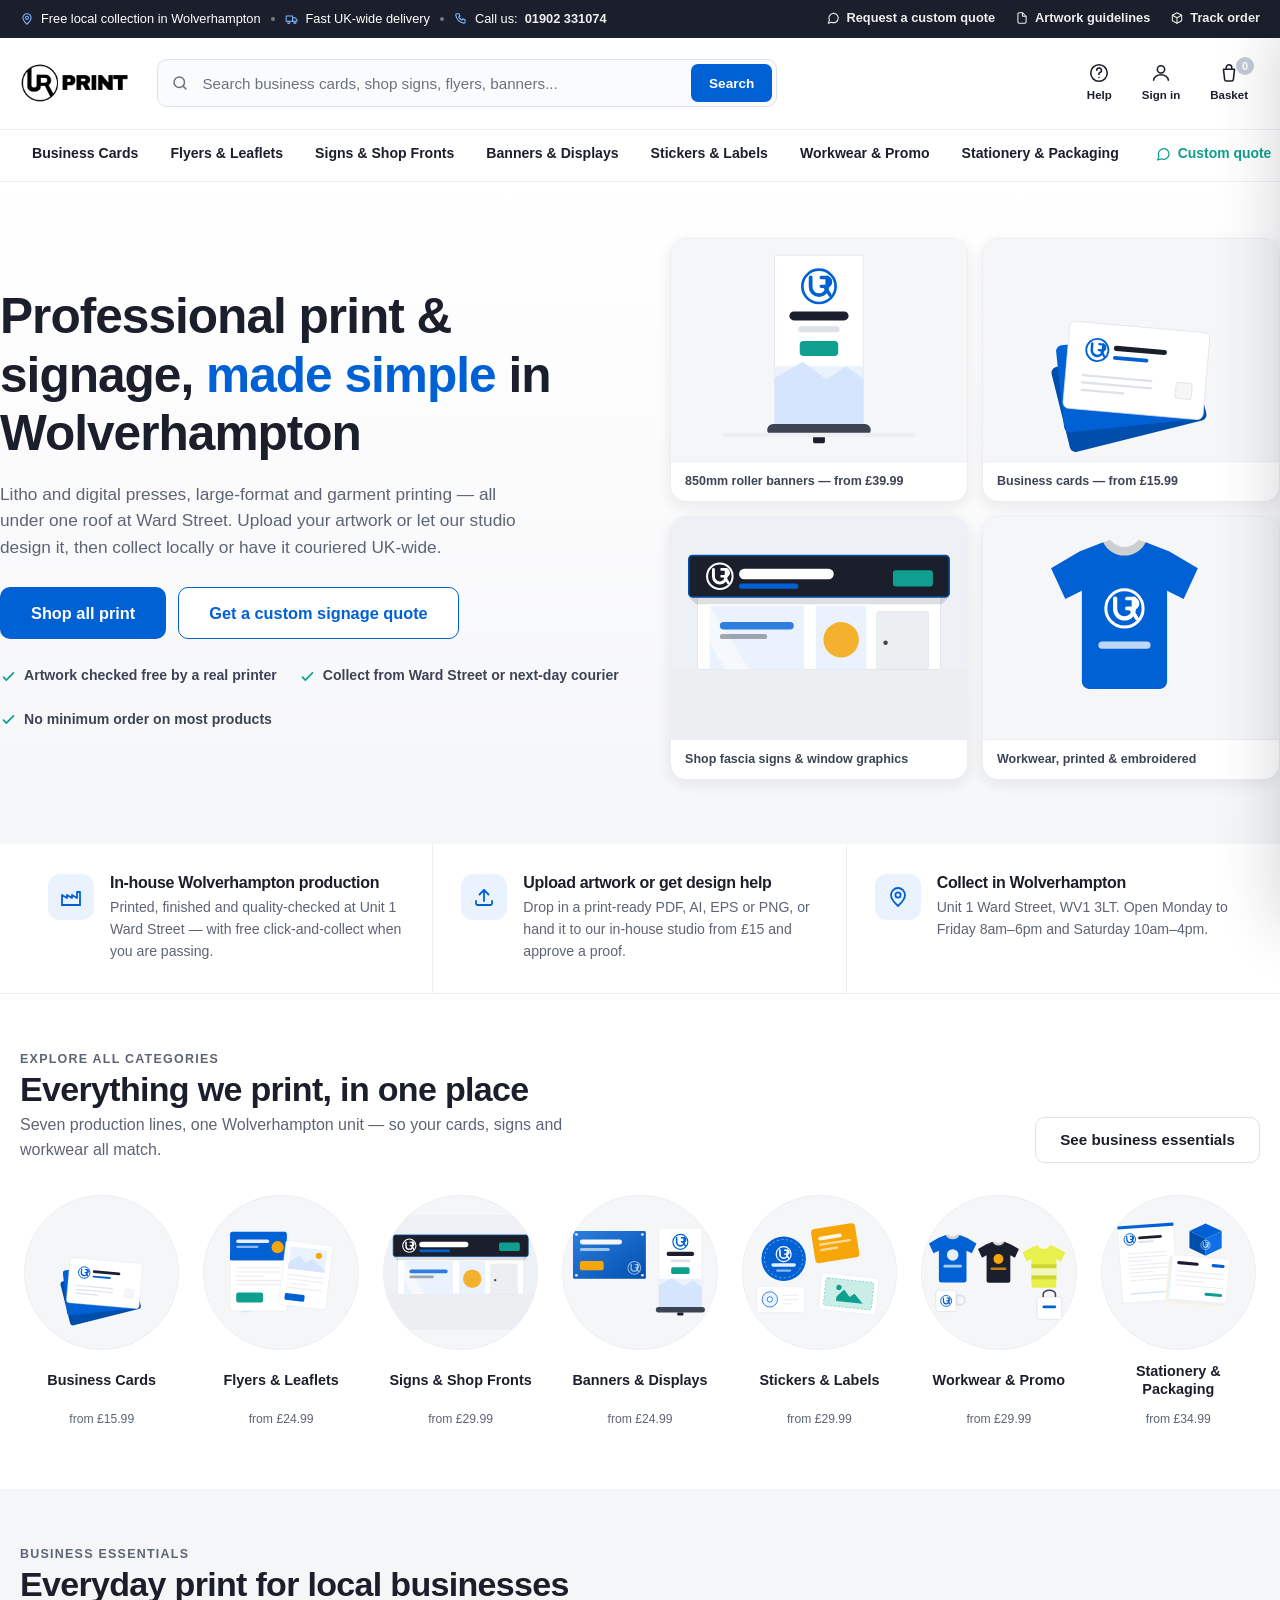
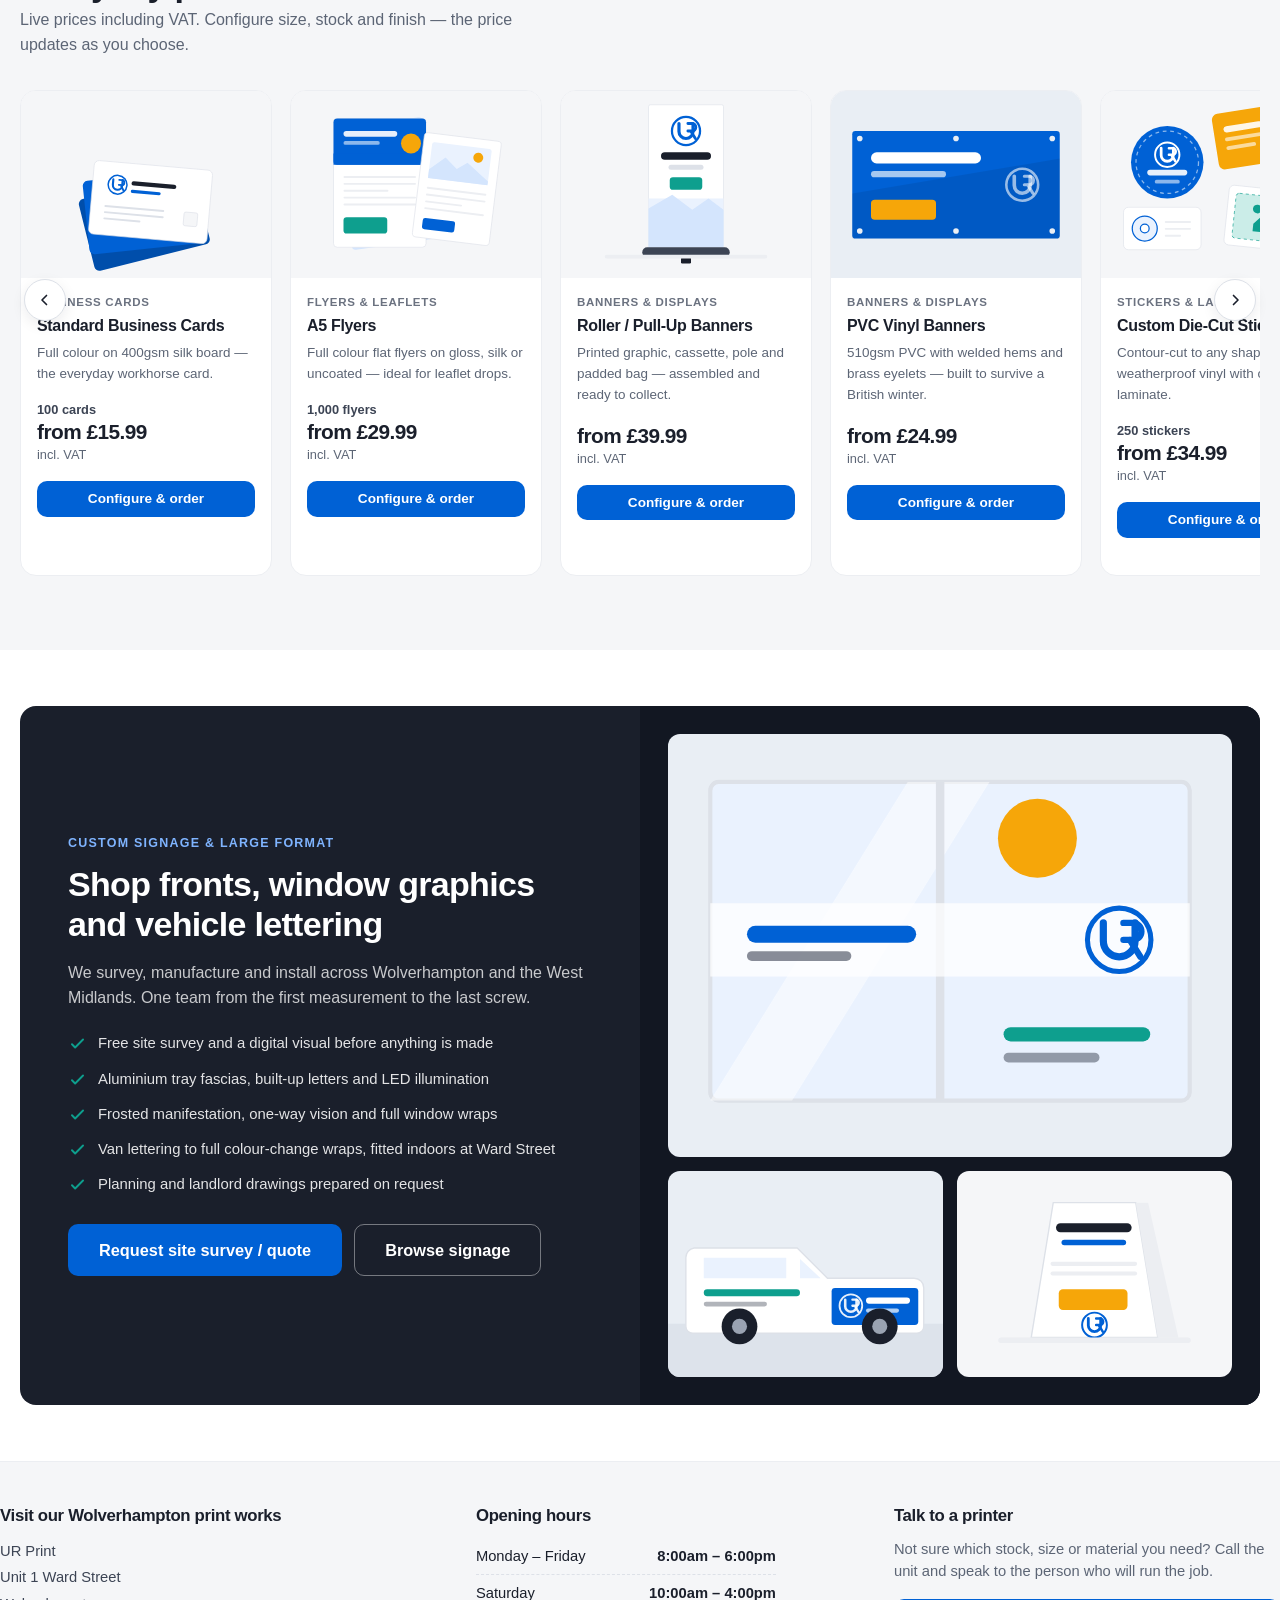
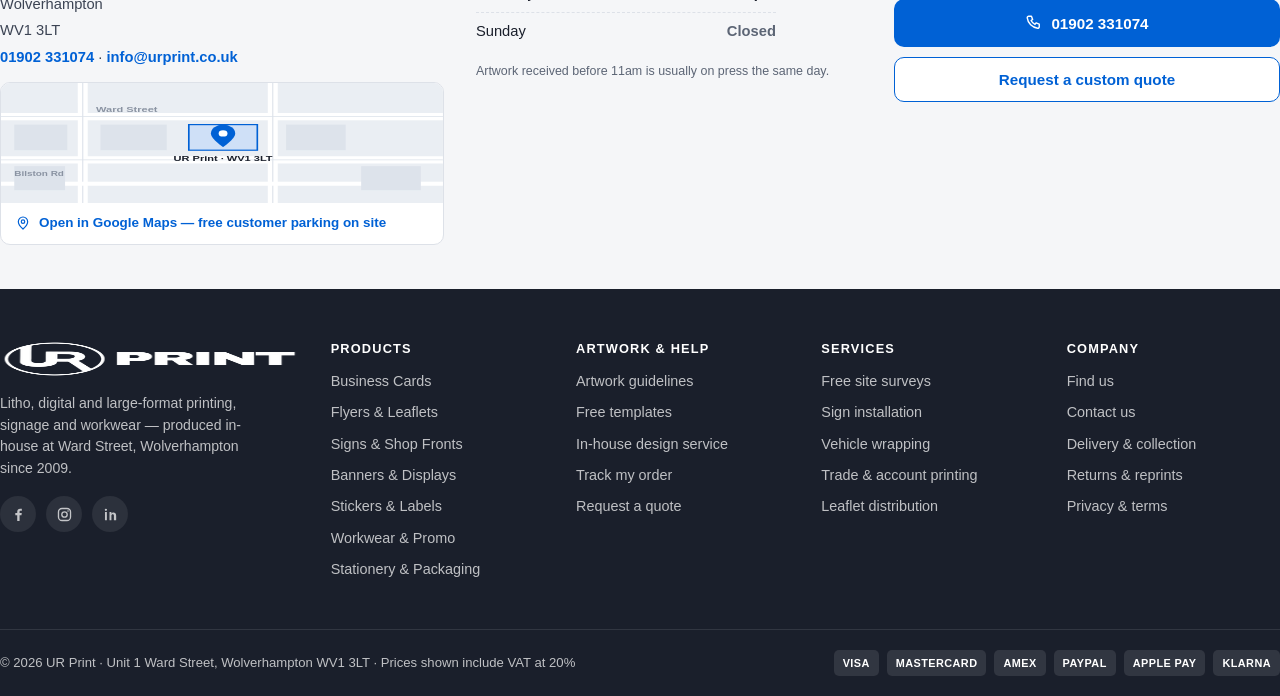
==== commit 234c0291: "Remove fabricated review content; fix accessibility, CLS and SEO Content - Remove all invented revie" ====
--- a/index.html
+++ b/index.html
@@ -5,11 +5,25 @@
 <meta name="viewport" content="width=device-width, initial-scale=1">
 <title>UR Print Wolverhampton | Business Cards, Flyers, Signs &amp; Banners</title>
 <meta name="description" content="Professional printing and signage in Wolverhampton. Business cards from £15.99, 1000 A5 flyers from £29.99, roller banners from £39.99. Free local collection at Unit 1 Ward Street, WV1 3LT, or fast UK-wide delivery.">
+<link rel="canonical" href="https://urprint-seven.vercel.app/">
+<meta name="theme-color" content="#0061D5">
+<meta property="og:type" content="website">
+<meta property="og:site_name" content="UR Print">
+<meta property="og:locale" content="en_GB">
+<meta property="og:title" content="UR Print Wolverhampton | Business Cards, Flyers, Signs & Banners">
+<meta property="og:description" content="Professional printing and signage in Wolverhampton. Business cards from £15.99, 1000 A5 flyers from £29.99, roller banners from £39.99. Free local collection at Unit 1 Ward Street, WV1 3LT, or fast UK-wide delivery.">
+<meta property="og:url" content="https://urprint-seven.vercel.app/">
+<meta property="og:image" content="https://urprint-seven.vercel.app/assets/img/og-image.png">
+<meta property="og:image:width" content="1200">
+<meta property="og:image:height" content="630">
+<meta property="og:image:alt" content="UR Print, Wolverhampton">
+<meta name="twitter:card" content="summary_large_image">
 <link rel="icon" href="assets/img/favicon.png" type="image/png">
-<link rel="preconnect" href="https://fonts.googleapis.com">
-<link rel="preconnect" href="https://fonts.gstatic.com" crossorigin>
-<link href="https://fonts.googleapis.com/css2?family=Inter:wght@400;500;600;700;800&family=Plus+Jakarta+Sans:wght@700;800&display=swap" rel="stylesheet">
+<link rel="apple-touch-icon" href="assets/img/apple-touch-icon.png">
+<link rel="preload" href="assets/fonts/inter-400.woff2" as="font" type="font/woff2" crossorigin>
+<link rel="preload" href="assets/fonts/jakarta-800.woff2" as="font" type="font/woff2" crossorigin>
 <link rel="stylesheet" href="assets/css/styles.css">
+<script type="application/ld+json">{"@context":"https://schema.org","@type":"LocalBusiness","@id":"https://urprint-seven.vercel.app/#business","name":"UR Print","url":"https://urprint-seven.vercel.app/","logo":"https://urprint-seven.vercel.app/assets/img/logo.png","image":"https://urprint-seven.vercel.app/assets/img/og-image.png","telephone":"+441902331074","email":"info@urprint.co.uk","address":{"@type":"PostalAddress","streetAddress":"Unit 1 Ward Street","addressLocality":"Wolverhampton","postalCode":"WV1 3LT","addressRegion":"West Midlands","addressCountry":"GB"},"openingHoursSpecification":[{"@type":"OpeningHoursSpecification","dayOfWeek":["Monday","Tuesday","Wednesday","Thursday","Friday"],"opens":"08:00","closes":"18:00"},{"@type":"OpeningHoursSpecification","dayOfWeek":"Saturday","opens":"10:00","closes":"16:00"}],"areaServed":[{"@type":"City","name":"Wolverhampton"},{"@type":"AdministrativeArea","name":"West Midlands"}]}</script>
 </head>
 <body>
 <a class="skip-link" href="#main">Skip to content</a>
@@ -20,10 +34,6 @@
   <section class="hero">
     <div class="wrap hero__inner">
       <div class="hero__copy">
-        <div class="hero__trust">
-          <span class="stars">★★★★★</span>
-          <span>Rated 4.8 by 312 West Midlands businesses</span>
-        </div>
         <h1>Professional print &amp; signage, <span class="hl">made simple</span> in Wolverhampton</h1>
         <p class="hero__sub">
           Litho and digital presses, large-format and garment printing — all under one roof at Ward Street.
@@ -37,14 +47,16 @@
       </div>
       <div class="hero__art">
         <div class="collage" data-hero-collage></div>
-        <div class="hero__float" data-hero-float></div>
       </div>
     </div>
   </section>
 
   <!-- ============================== VALUE PROPOSITION ===================== -->
-  <section class="valuestrip">
-    <div class="wrap"><div class="valuestrip__grid" data-value-strip></div></div>
+  <section class="valuestrip" aria-labelledby="why-heading">
+    <div class="wrap">
+      <h2 id="why-heading" class="sr-only">Why order from UR Print</h2>
+      <div class="valuestrip__grid" data-value-strip></div>
+    </div>
   </section>
 
   <!-- ==================================== CATEGORIES ====================== -->
@@ -56,23 +68,23 @@
           <h2>Everything we print, in one place</h2>
           <p>Seven production lines, one Wolverhampton unit — so your cards, signs and workwear all match.</p>
         </div>
-        <a class="btn btn--quiet" href="#bestsellers">See bestsellers</a>
+        <a class="btn btn--quiet" href="#essentials">See business essentials</a>
       </div>
       <div class="catgrid" data-category-grid></div>
     </div>
   </section>
 
   <!-- ==================================== BESTSELLERS ===================== -->
-  <section class="section section--grey" id="bestsellers">
+  <section class="section section--grey" id="essentials">
     <div class="wrap">
       <div class="section__head">
         <div>
           <p class="eyebrow">Business essentials</p>
-          <h2>Bestsellers, ready this week</h2>
+          <h2>Everyday print for local businesses</h2>
           <p>Live prices including VAT. Configure size, stock and finish — the price updates as you choose.</p>
         </div>
       </div>
-      <div class="carousel" data-bestsellers>
+      <div class="carousel" data-essentials>
         <button class="carousel__nav carousel__nav--prev" type="button" data-carousel-prev aria-label="Previous products"></button>
         <div class="carousel__track" data-carousel-track></div>
         <button class="carousel__nav carousel__nav--next" type="button" data-carousel-next aria-label="More products"></button>
@@ -101,18 +113,6 @@
     </div>
   </section>
 
-  <!-- ====================================== REVIEWS ======================= -->
-  <section class="section section--grey">
-    <div class="wrap">
-      <div class="section__head">
-        <div>
-          <p class="eyebrow">Customer reviews</p>
-          <h2>Trusted by Wolverhampton businesses</h2>
-        </div>
-      </div>
-      <div class="reviews" data-reviews></div>
-    </div>
-  </section>
 </main>
 
 <div data-app-footer></div>
--- a/assets/css/styles.css
+++ b/assets/css/styles.css
@@ -1,3 +1,16 @@
+/* ==========================================================================
+   Self-hosted fonts — no third-party request, no render-blocking stylesheet,
+   and no visitor IP sent to Google (GDPR). font-display:swap keeps text
+   visible while the woff2 loads.
+   ========================================================================== */
+@font-face{font-family:'Inter';font-style:normal;font-weight:400;font-display:swap;src:url('../fonts/inter-400.woff2') format('woff2');unicode-range:U+0000-00FF,U+0131,U+0152-0153,U+02BB-02BC,U+02C6,U+02DA,U+02DC,U+0304,U+0308,U+0329,U+2000-206F,U+2074,U+20AC,U+2122,U+2191,U+2193,U+2212,U+2215,U+FEFF,U+FFFD}
+@font-face{font-family:'Inter';font-style:normal;font-weight:500;font-display:swap;src:url('../fonts/inter-500.woff2') format('woff2');unicode-range:U+0000-00FF,U+0131,U+0152-0153,U+02BB-02BC,U+02C6,U+02DA,U+02DC,U+0304,U+0308,U+0329,U+2000-206F,U+2074,U+20AC,U+2122,U+2191,U+2193,U+2212,U+2215,U+FEFF,U+FFFD}
+@font-face{font-family:'Inter';font-style:normal;font-weight:600;font-display:swap;src:url('../fonts/inter-600.woff2') format('woff2');unicode-range:U+0000-00FF,U+0131,U+0152-0153,U+02BB-02BC,U+02C6,U+02DA,U+02DC,U+0304,U+0308,U+0329,U+2000-206F,U+2074,U+20AC,U+2122,U+2191,U+2193,U+2212,U+2215,U+FEFF,U+FFFD}
+@font-face{font-family:'Inter';font-style:normal;font-weight:700;font-display:swap;src:url('../fonts/inter-700.woff2') format('woff2');unicode-range:U+0000-00FF,U+0131,U+0152-0153,U+02BB-02BC,U+02C6,U+02DA,U+02DC,U+0304,U+0308,U+0329,U+2000-206F,U+2074,U+20AC,U+2122,U+2191,U+2193,U+2212,U+2215,U+FEFF,U+FFFD}
+@font-face{font-family:'Inter';font-style:normal;font-weight:800;font-display:swap;src:url('../fonts/inter-800.woff2') format('woff2');unicode-range:U+0000-00FF,U+0131,U+0152-0153,U+02BB-02BC,U+02C6,U+02DA,U+02DC,U+0304,U+0308,U+0329,U+2000-206F,U+2074,U+20AC,U+2122,U+2191,U+2193,U+2212,U+2215,U+FEFF,U+FFFD}
+@font-face{font-family:'Plus Jakarta Sans';font-style:normal;font-weight:700;font-display:swap;src:url('../fonts/jakarta-700.woff2') format('woff2');unicode-range:U+0000-00FF,U+0131,U+0152-0153,U+02BB-02BC,U+02C6,U+02DA,U+02DC,U+0304,U+0308,U+0329,U+2000-206F,U+2074,U+20AC,U+2122,U+2191,U+2193,U+2212,U+2215,U+FEFF,U+FFFD}
+@font-face{font-family:'Plus Jakarta Sans';font-style:normal;font-weight:800;font-display:swap;src:url('../fonts/jakarta-800.woff2') format('woff2');unicode-range:U+0000-00FF,U+0131,U+0152-0153,U+02BB-02BC,U+02C6,U+02DA,U+02DC,U+0304,U+0308,U+0329,U+2000-206F,U+2074,U+20AC,U+2122,U+2191,U+2193,U+2212,U+2215,U+FEFF,U+FFFD}
+
 /* ==========================================================================
    UR Print — design system
    Palette: white #FFFFFF · grey #F5F6F8 · ink #1A1F2B · royal blue #0061D5
@@ -63,6 +76,9 @@
 }
 body.is-locked{overflow:hidden}
 img,svg{max-width:100%;display:block}
+/* `hidden` must win over any author display rule (.pdp and .checkout are
+   display:grid, which silently defeated it and rendered hidden blocks) */
+[hidden]{display:none !important}
 a{color:var(--blue);text-decoration:none}
 a:hover{text-decoration:underline}
 button{font:inherit;color:inherit;cursor:pointer}
@@ -116,9 +132,52 @@
 
 /* ---------- badges ---------- */
 .badge{display:inline-flex;align-items:center;gap:5px;font-size:.7rem;font-weight:800;letter-spacing:.05em;text-transform:uppercase;padding:5px 10px;border-radius:var(--radius-pill);background:var(--teal-50);color:#0a7a6d}
-.badge--amber{background:var(--amber-50);color:#9a6600}
 .badge--blue{background:var(--blue-50);color:var(--blue-dark)}
-.badge--ink{background:var(--ink);color:#fff}
+
+/* ==========================================================================
+   Layout stability (CLS)
+   The header, footer and listing grids are rendered by JavaScript after first
+   paint. Without reserved space the page visibly jumps as each one lands —
+   measured at CLS 0.50-1.06 before these rules. Each min-height below matches
+   the height the component actually renders at for that breakpoint.
+   ========================================================================== */
+[data-app-header]{min-height:171px}
+[data-app-footer]{min-height:1180px}
+.catgrid{min-height:226px}
+.carousel__track{min-height:430px}
+.prodgrid{min-height:420px}
+.collage{min-height:360px}
+.valuestrip__grid{min-height:106px}
+.config__body{min-height:680px}
+.config__body:not(:empty){min-height:0}
+[data-options]{min-height:420px}
+[data-options]:not(:empty){min-height:0}
+.speclist{min-height:96px}
+.speclist:not(:empty){min-height:0}
+.spotlight__list{min-height:170px}
+@media(max-width:1100px){[data-app-header]{min-height:160px}}
+@media(max-width:860px){.valuestrip__grid{min-height:318px}}
+@media(max-width:700px){.catgrid{min-height:700px}.collage{min-height:300px}}
+@media(max-width:620px){.prodgrid{min-height:1200px}}
+@media(max-width:900px){[data-app-footer]{min-height:1500px}}
+/* once rendered the real content governs, so release the floor */
+[data-app-header]:not(:empty),[data-app-footer]:not(:empty){min-height:0}
+.catgrid:not(:empty),.carousel__track:not(:empty),.prodgrid:not(:empty),
+.collage:not(:empty),.valuestrip__grid:not(:empty),.spotlight__list:not(:empty){min-height:0}
+.pdp[hidden]{min-height:0}
+/* the PDP starts [hidden]; hold its space on the shell until it is revealed */
+.pdp .valuestrip__grid{min-height:243px}
+.pdp .valuestrip__grid:not(:empty){min-height:0}
+.gallery__thumbs{min-height:62px}
+.config__head{min-height:132px}
+.config__foot{min-height:232px}
+/* category: the title, blurb and filter lists are all filled in by JS */
+.pagehead p{min-height:2.9rem}
+.filters__block ul{min-height:300px}
+.filters__block ul:not(:empty){min-height:0}
+.filters__block:last-of-type ul{min-height:230px}
+.toolbar .count{min-height:1.4em;display:inline-block}
+@media(max-width:1000px){.filters__block ul{min-height:0}}
 
 /* ==========================================================================
    Utility / announcement bar
@@ -220,7 +279,7 @@
 .mega__promo p{font-size:.85rem;color:var(--ink-60);margin:0 0 14px}
 .mega__promo .art{margin-top:auto;border-radius:var(--radius);overflow:hidden;background:#fff}
 @media(max-width:1180px){.mega__inner{grid-template-columns:1fr 1fr 1fr}.mega__promo{display:none}}
-@media(max-width:1060px){.catnav__cta{display:none}}
+
 
 /* mobile drawer nav */
 .mnav{position:fixed;inset:0;z-index:400;display:none}
@@ -242,7 +301,7 @@
 .mnav details a:hover{background:var(--grey-50);text-decoration:none}
 .mnav__foot{padding:18px;display:grid;gap:10px}
 
-@media(max-width:980px){
+@media(max-width:1100px){
   .catnav{display:none}
   .burger{display:flex}
   .header__main{gap:14px;flex-wrap:wrap}
@@ -257,8 +316,6 @@
    ========================================================================== */
 .hero{background:linear-gradient(180deg,#fff 0%,var(--grey-50) 100%);overflow:hidden}
 .hero__inner{display:grid;grid-template-columns:1.02fr 1fr;gap:48px;align-items:center;padding:56px 0 64px}
-.hero__trust{display:inline-flex;align-items:center;gap:10px;background:#fff;border:1px solid var(--grey-200);border-radius:var(--radius-pill);padding:6px 16px 6px 8px;font-size:.82rem;font-weight:600;box-shadow:var(--shadow-xs);margin-bottom:22px}
-.hero__trust .stars{color:var(--amber);letter-spacing:1px}
 .hero h1{margin-bottom:18px}
 .hero h1 .hl{color:var(--blue)}
 .hero__sub{font-size:1.08rem;color:var(--ink-60);max-width:54ch;margin-bottom:26px}
@@ -274,17 +331,9 @@
 .collage .art{aspect-ratio:4/3;width:100%;height:auto}
 .collage figcaption{padding:10px 14px;font-size:.78rem;font-weight:700;color:var(--ink-80);border-top:1px solid var(--grey-100)}
 .collage .art{background:var(--grey-50)}
-.hero__float{
-  position:absolute;left:-26px;top:-20px;background:#fff;border-radius:var(--radius);box-shadow:var(--shadow-lg);
-  padding:12px 16px;display:flex;align-items:center;gap:10px;border:1px solid var(--grey-100);
-}
-.hero__float svg{width:28px;height:28px;color:var(--teal)}
-.hero__float b{display:block;font-size:.88rem}
-.hero__float span{font-size:.76rem;color:var(--ink-60)}
 @media(max-width:900px){
   .hero__inner{grid-template-columns:1fr;gap:34px;padding:36px 0 44px}
-  .hero__float{position:static;margin-top:16px;display:inline-flex}
-}
+  }
 
 /* ==========================================================================
    Value strip
@@ -344,13 +393,10 @@
 .pcard:hover{box-shadow:var(--shadow-lg);border-color:var(--grey-200);text-decoration:none;transform:translateY(-3px)}
 .pcard__media{position:relative;background:var(--grey-50);aspect-ratio:4/3;overflow:hidden}
 .pcard__media .art,.pcard__media img{width:100%;height:100%;object-fit:cover}
-.pcard__badges{position:absolute;top:10px;left:10px;display:flex;flex-direction:column;gap:6px;align-items:flex-start}
 .pcard__body{padding:16px;display:flex;flex-direction:column;flex:1;gap:4px}
 .pcard__cat{font-size:.72rem;font-weight:700;letter-spacing:.06em;text-transform:uppercase;color:var(--grey-500)}
 .pcard__title{font-family:var(--font-display);font-size:1rem;font-weight:800;line-height:1.3;margin:0}
 .pcard__blurb{font-size:.84rem;color:var(--ink-60);margin:2px 0 0}
-.pcard__rating{display:flex;align-items:center;gap:6px;font-size:.78rem;color:var(--ink-60);margin-top:6px}
-.pcard__rating .stars{color:var(--amber);letter-spacing:.5px}
 .pcard__price{margin-top:12px;font-size:.8rem;color:var(--ink-60);line-height:1.35}
 .pcard__price .qty{display:block;font-weight:600;color:var(--ink-80)}
 .pcard__price b{display:block;font-family:var(--font-display);font-size:1.3rem;color:var(--ink);font-weight:800;letter-spacing:-.025em}
@@ -374,37 +420,18 @@
 @media(max-width:900px){.spotlight__inner{grid-template-columns:1fr}.spotlight__copy{padding:32px 24px}}
 
 /* ==========================================================================
-   Reviews
-   ========================================================================== */
-.reviews{display:grid;grid-template-columns:300px 1fr;gap:32px;align-items:start}
-.googlecard{background:#fff;border:1px solid var(--grey-100);border-radius:var(--radius-lg);padding:26px;text-align:center;box-shadow:var(--shadow-sm)}
-.googlecard__score{font-family:var(--font-display);font-size:3.2rem;font-weight:800;line-height:1;letter-spacing:-.03em}
-.googlecard .stars{color:var(--amber);font-size:1.3rem;letter-spacing:3px;margin:8px 0 6px}
-.googlecard p{font-size:.85rem;color:var(--ink-60);margin:0}
-.googlecard__g{display:inline-flex;align-items:center;gap:7px;margin-top:16px;font-size:.84rem;font-weight:700;color:var(--ink-80)}
-.reviewgrid{display:grid;grid-template-columns:repeat(3,1fr);gap:18px}
-.review{background:#fff;border:1px solid var(--grey-100);border-radius:var(--radius-lg);padding:22px;display:flex;flex-direction:column}
-.review .stars{color:var(--amber);letter-spacing:1px;margin-bottom:10px}
-.review blockquote{margin:0 0 16px;font-size:.92rem;color:var(--ink-80);line-height:1.6}
-.review__who{display:flex;align-items:center;gap:11px;margin-top:auto}
-.review__avatar{width:38px;height:38px;border-radius:50%;background:var(--blue-50);color:var(--blue-dark);display:flex;align-items:center;justify-content:center;font-weight:800;font-size:.9rem;flex:none}
-.review__who b{display:block;font-size:.88rem}
-.review__who span{font-size:.78rem;color:var(--ink-60)}
-@media(max-width:1000px){.reviews{grid-template-columns:1fr}.reviewgrid{grid-template-columns:1fr}}
-
-/* ==========================================================================
    Footer
    ========================================================================== */
 .localbar{background:var(--grey-50);border-top:1px solid var(--grey-100)}
 .localbar__grid{display:grid;grid-template-columns:1.15fr 1fr 1fr;gap:32px;padding:44px 0}
-.localbar h3{font-size:1.05rem;margin-bottom:12px}
+.localbar h2{font-size:1.05rem;margin-bottom:12px}
 .localbar address{font-style:normal;font-size:.92rem;color:var(--ink-80);line-height:1.8}
 .localbar a{font-weight:600}
 .hours{font-size:.92rem}
 .hours li{display:flex;justify-content:space-between;gap:18px;padding:7px 0;border-bottom:1px dashed var(--grey-200);max-width:300px}
 .hours li:last-child{border-bottom:0}
 .hours b{font-weight:700}
-.hours .closed{color:var(--grey-500)}
+.hours .closed{color:var(--ink-60)}
 .maplink{display:block;border-radius:var(--radius);overflow:hidden;border:1px solid var(--grey-200);background:#fff;margin-top:12px}
 .maplink:hover{text-decoration:none;box-shadow:var(--shadow)}
 .maplink .bar{padding:10px 14px;font-size:.84rem;font-weight:700;display:flex;align-items:center;gap:8px;color:var(--blue)}
@@ -414,7 +441,7 @@
 .footer a{color:rgba(255,255,255,.72)}
 .footer a:hover{color:#fff}
 .footer__grid{display:grid;grid-template-columns:1.4fr repeat(4,1fr);gap:32px;padding:52px 0 40px}
-.footer h4{color:#fff;font-size:.8rem;letter-spacing:.09em;text-transform:uppercase;margin-bottom:14px}
+.footer h3{color:#fff;font-size:.8rem;letter-spacing:.09em;text-transform:uppercase;margin-bottom:14px}
 .footer li{margin-bottom:9px}
 .footer__brand img{height:36px;margin-bottom:16px}
 .footer__brand p{font-size:.88rem;max-width:34ch}
@@ -563,11 +590,19 @@
    Product page / configurator
    ========================================================================== */
 .pdp{display:grid;grid-template-columns:1fr 480px;gap:46px;padding:12px 0 56px;align-items:start}
+/* the configurator comes first in the DOM so the product name is the first
+   heading on the page; grid placement keeps it in the right-hand column */
+.pdp > .config{grid-column:2;grid-row:1}
+.pdp > .pdp__main{grid-column:1;grid-row:1}
+@media(max-width:1060px){
+  .pdp > .config,.pdp > .pdp__main{grid-column:1}
+  .pdp > .config{grid-row:1}
+  .pdp > .pdp__main{grid-row:2}
+}
 .pdp > *,.catlayout > *,.checkout > *{min-width:0}
 @media(max-width:1060px){.pdp{grid-template-columns:1fr;gap:30px}}
 .gallery__main{background:var(--grey-50);border:1px solid var(--grey-100);border-radius:var(--radius-lg);overflow:hidden;aspect-ratio:4/3;position:relative}
 .gallery__main .art{width:100%;height:100%}
-.gallery__badges{position:absolute;top:14px;left:14px;display:flex;gap:8px}
 .gallery__thumbs{display:flex;gap:10px;margin-top:12px}
 .gallery__thumbs button{width:76px;height:62px;border-radius:8px;border:1.5px solid var(--grey-200);background:var(--grey-50);overflow:hidden;padding:0}
 .gallery__thumbs button.is-active{border-color:var(--blue);box-shadow:0 0 0 3px var(--blue-50)}
@@ -584,7 +619,6 @@
 .config__head .pcard__cat{margin-bottom:6px}
 .config__head h1{font-size:1.55rem;margin:0 0 8px}
 .config__rating{display:flex;align-items:center;gap:8px;font-size:.84rem;color:var(--ink-60)}
-.config__rating .stars{color:var(--amber)}
 .config__body{padding:20px 24px}
 .optgroup{margin-bottom:20px}
 .optgroup__label{display:flex;align-items:baseline;justify-content:space-between;gap:10px;margin-bottom:8px}
@@ -610,7 +644,7 @@
 .qtygrid input:focus-visible + label{outline:3px solid var(--blue);outline-offset:2px}
 .qtygrid b{display:block;font-size:.95rem;font-family:var(--font-display);font-weight:800}
 .qtygrid span{display:block;font-size:.74rem;color:var(--ink-60);margin-top:2px}
-.qtygrid .save{position:absolute;top:-8px;right:-6px;background:var(--teal);color:#fff;font-size:.62rem;font-weight:800;padding:2px 6px;border-radius:var(--radius-pill)}
+.qtygrid .save{position:absolute;top:-8px;right:-6px;background:#0a7a6d;color:#fff;font-size:.62rem;font-weight:800;padding:2px 6px;border-radius:var(--radius-pill)}
 
 /* artwork step */
 .artwork{border:1px solid var(--grey-200);border-radius:var(--radius);overflow:hidden;margin-bottom:20px}
@@ -643,7 +677,7 @@
 .fileitem .name{flex:1;min-width:0;overflow:hidden;text-overflow:ellipsis;white-space:nowrap;font-weight:600}
 .fileitem .size{color:var(--ink-60);font-size:.76rem;flex:none}
 .checklist{margin-top:12px;background:var(--grey-50);border-radius:var(--radius-sm);padding:12px 14px}
-.checklist h5{margin:0 0 8px;font-size:.78rem;letter-spacing:.07em;text-transform:uppercase;color:var(--grey-500)}
+.checklist__h{margin:0 0 8px;font-size:.78rem;font-weight:800;letter-spacing:.07em;text-transform:uppercase;color:var(--grey-500)}
 .checklist li{display:flex;gap:8px;font-size:.8rem;color:var(--ink-80);padding:3px 0;align-items:flex-start}
 .checklist svg{width:14px;height:14px;color:var(--teal);flex:none;margin-top:3px}
 
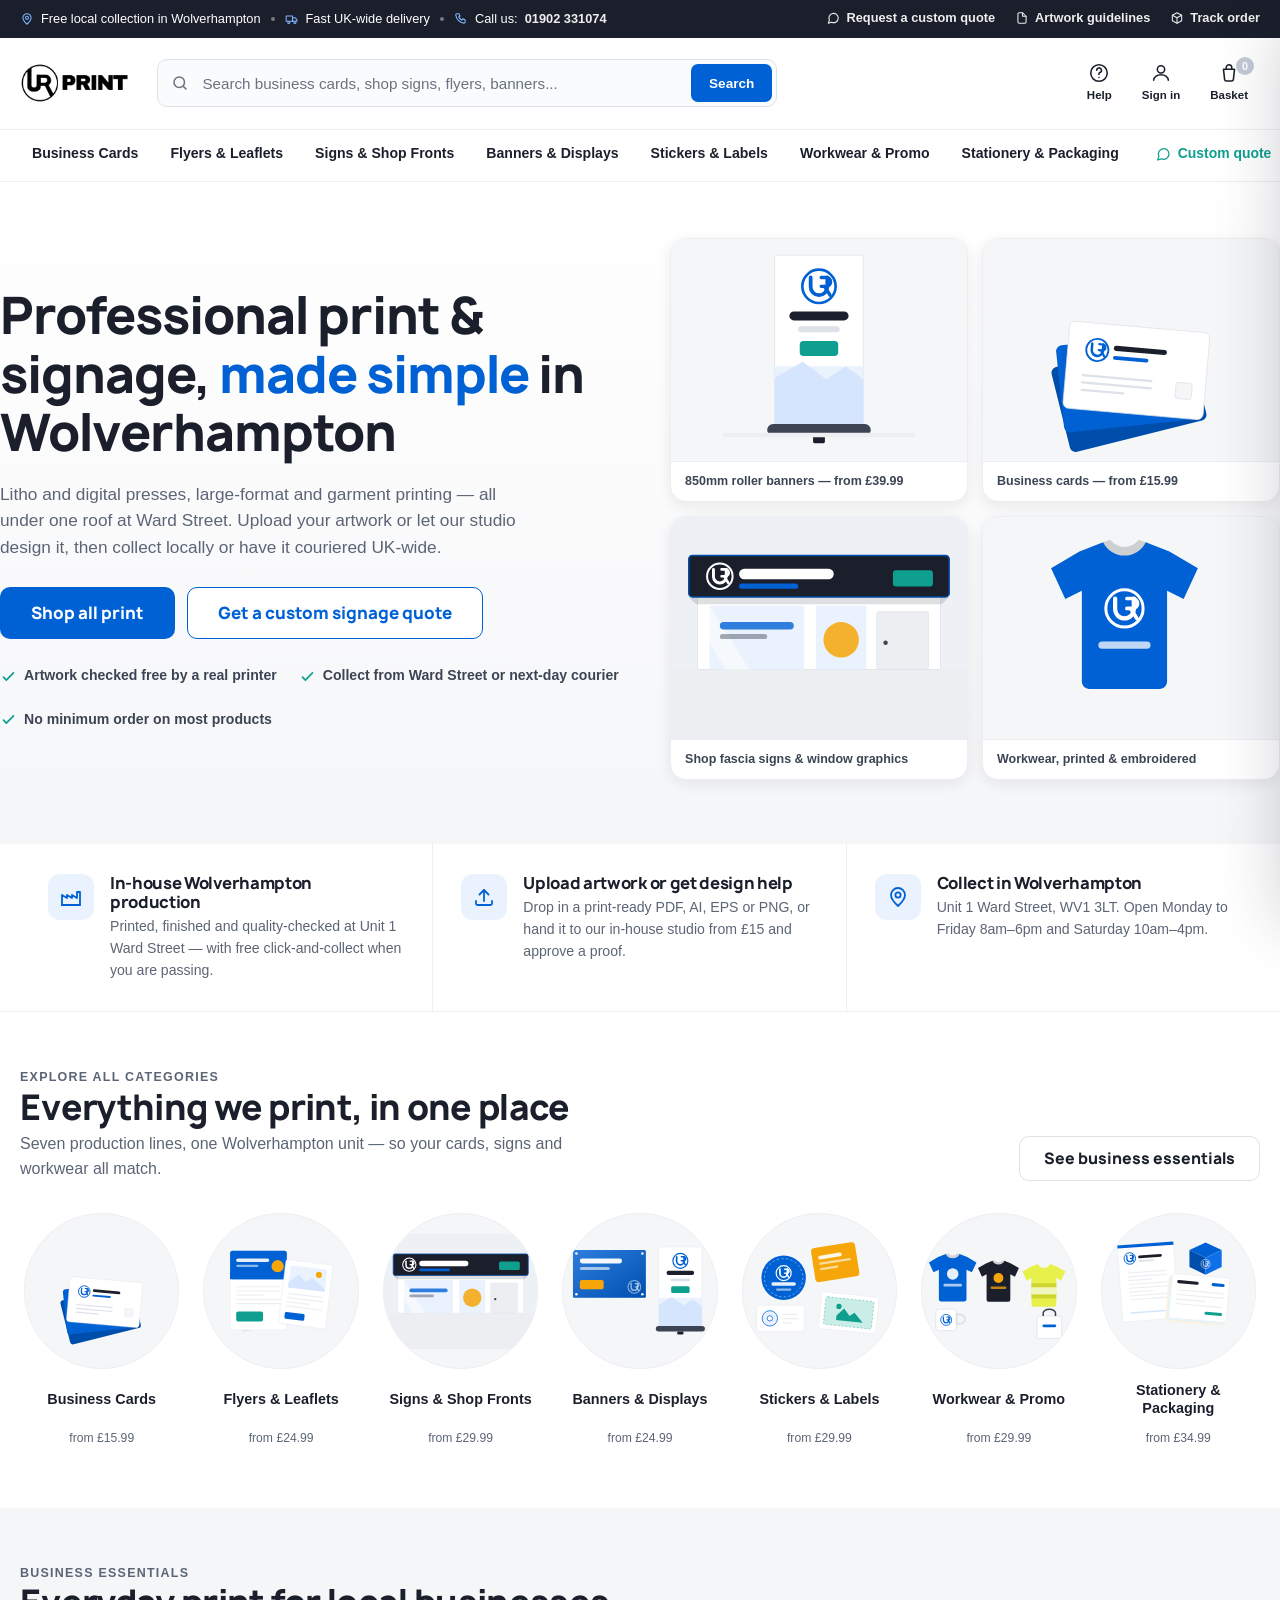
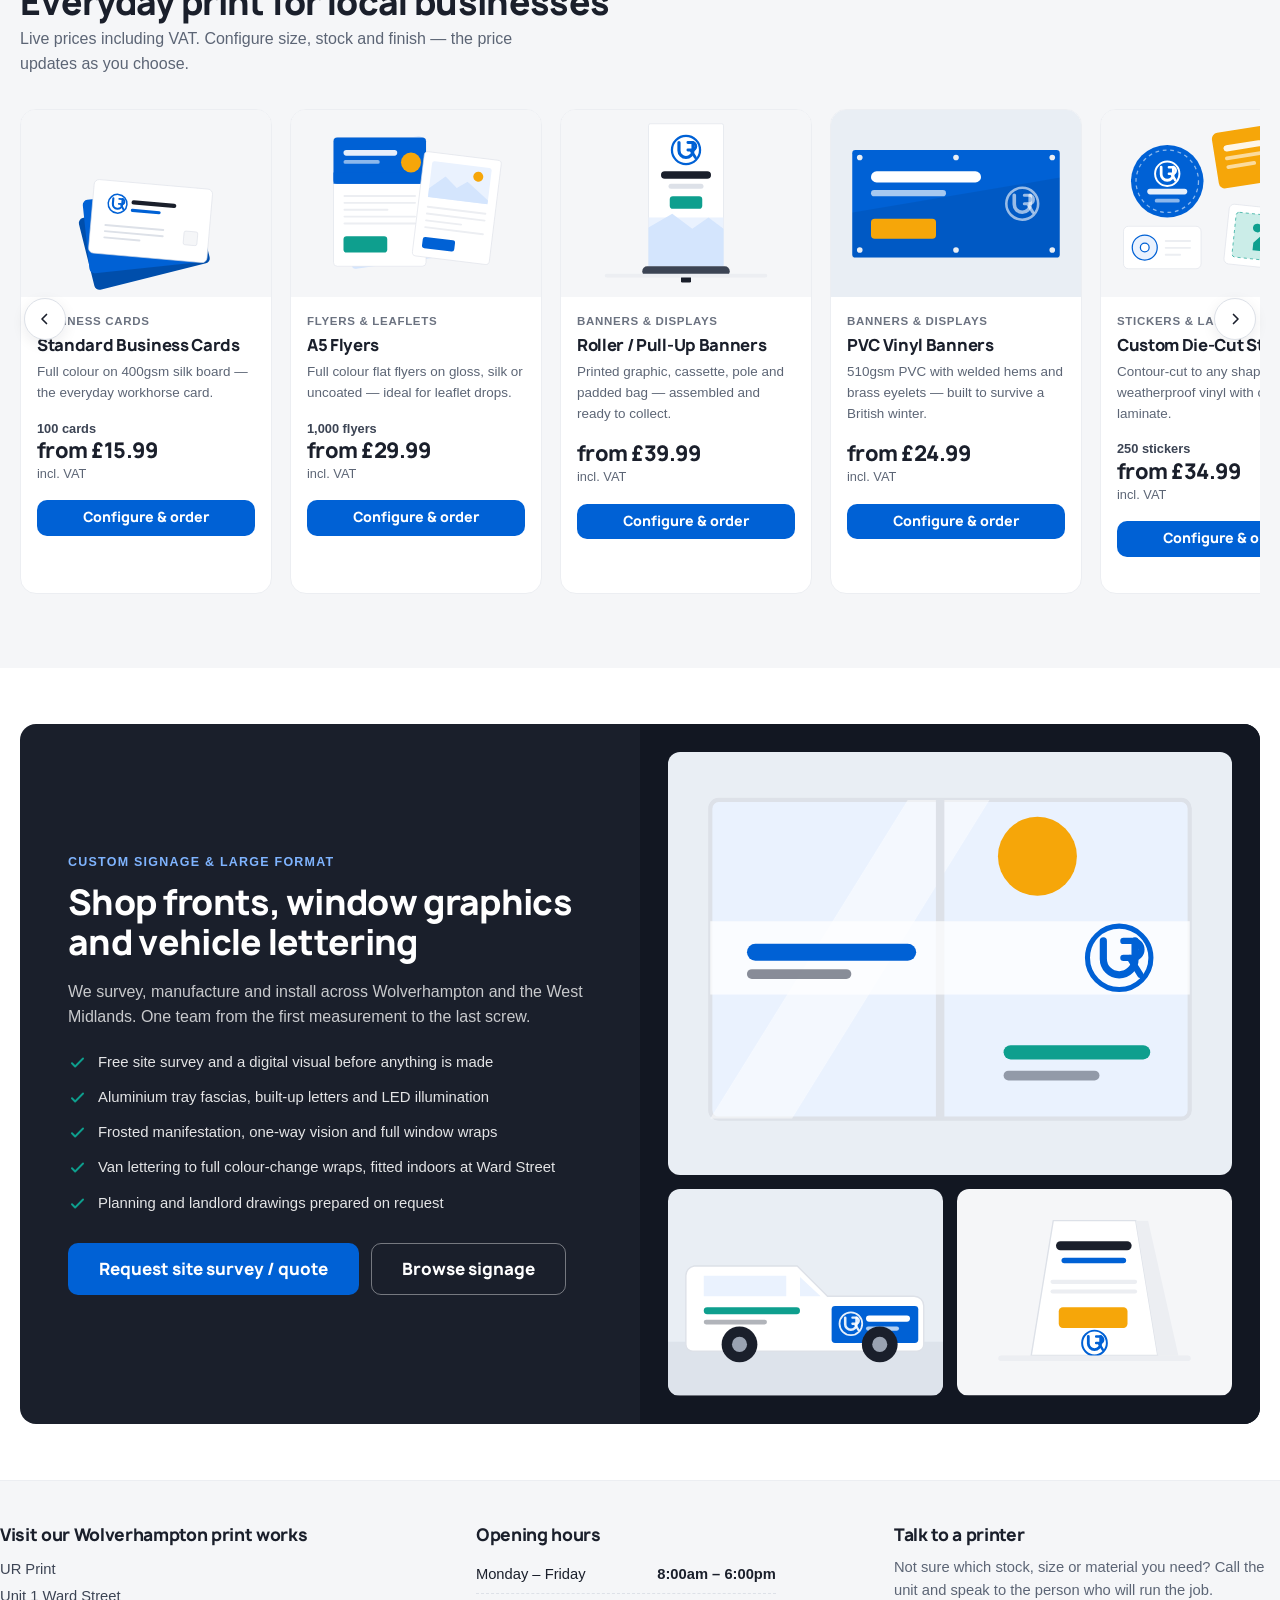
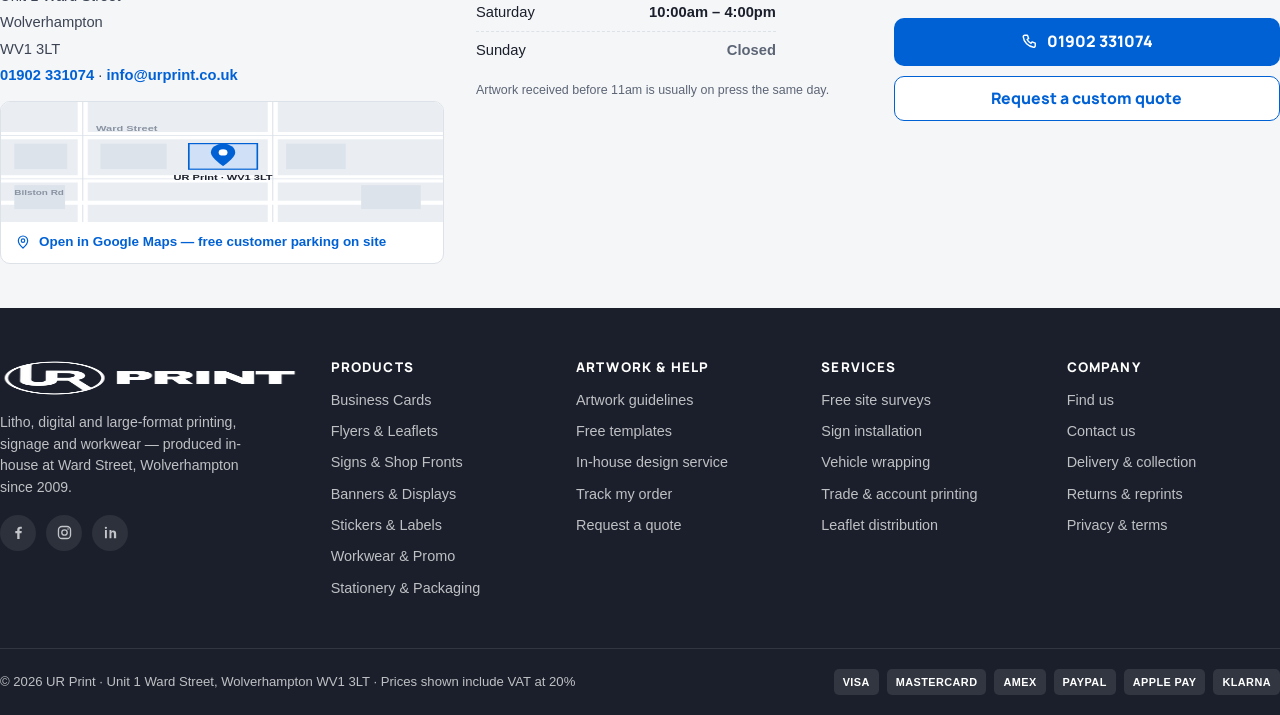
==== commit e964f9e8: "Use Manrope ExtraBold as the heading font Supplied as an OTF; subset to the site's latin range and c" ====
--- a/index.html
+++ b/index.html
@@ -21,7 +21,7 @@
 <link rel="icon" href="assets/img/favicon.png" type="image/png">
 <link rel="apple-touch-icon" href="assets/img/apple-touch-icon.png">
 <link rel="preload" href="assets/fonts/inter-400.woff2" as="font" type="font/woff2" crossorigin>
-<link rel="preload" href="assets/fonts/jakarta-800.woff2" as="font" type="font/woff2" crossorigin>
+<link rel="preload" href="assets/fonts/manrope-800.woff2" as="font" type="font/woff2" crossorigin>
 <link rel="stylesheet" href="assets/css/styles.css">
 <script type="application/ld+json">{"@context":"https://schema.org","@type":"LocalBusiness","@id":"https://urprint-seven.vercel.app/#business","name":"UR Print","url":"https://urprint-seven.vercel.app/","logo":"https://urprint-seven.vercel.app/assets/img/logo.png","image":"https://urprint-seven.vercel.app/assets/img/og-image.png","telephone":"+441902331074","email":"info@urprint.co.uk","address":{"@type":"PostalAddress","streetAddress":"Unit 1 Ward Street","addressLocality":"Wolverhampton","postalCode":"WV1 3LT","addressRegion":"West Midlands","addressCountry":"GB"},"openingHoursSpecification":[{"@type":"OpeningHoursSpecification","dayOfWeek":["Monday","Tuesday","Wednesday","Thursday","Friday"],"opens":"08:00","closes":"18:00"},{"@type":"OpeningHoursSpecification","dayOfWeek":"Saturday","opens":"10:00","closes":"16:00"}],"areaServed":[{"@type":"City","name":"Wolverhampton"},{"@type":"AdministrativeArea","name":"West Midlands"}]}</script>
 </head>
--- a/assets/css/styles.css
+++ b/assets/css/styles.css
@@ -8,8 +8,6 @@
 @font-face{font-family:'Inter';font-style:normal;font-weight:600;font-display:swap;src:url('../fonts/inter-600.woff2') format('woff2');unicode-range:U+0000-00FF,U+0131,U+0152-0153,U+02BB-02BC,U+02C6,U+02DA,U+02DC,U+0304,U+0308,U+0329,U+2000-206F,U+2074,U+20AC,U+2122,U+2191,U+2193,U+2212,U+2215,U+FEFF,U+FFFD}
 @font-face{font-family:'Inter';font-style:normal;font-weight:700;font-display:swap;src:url('../fonts/inter-700.woff2') format('woff2');unicode-range:U+0000-00FF,U+0131,U+0152-0153,U+02BB-02BC,U+02C6,U+02DA,U+02DC,U+0304,U+0308,U+0329,U+2000-206F,U+2074,U+20AC,U+2122,U+2191,U+2193,U+2212,U+2215,U+FEFF,U+FFFD}
 @font-face{font-family:'Inter';font-style:normal;font-weight:800;font-display:swap;src:url('../fonts/inter-800.woff2') format('woff2');unicode-range:U+0000-00FF,U+0131,U+0152-0153,U+02BB-02BC,U+02C6,U+02DA,U+02DC,U+0304,U+0308,U+0329,U+2000-206F,U+2074,U+20AC,U+2122,U+2191,U+2193,U+2212,U+2215,U+FEFF,U+FFFD}
-@font-face{font-family:'Plus Jakarta Sans';font-style:normal;font-weight:700;font-display:swap;src:url('../fonts/jakarta-700.woff2') format('woff2');unicode-range:U+0000-00FF,U+0131,U+0152-0153,U+02BB-02BC,U+02C6,U+02DA,U+02DC,U+0304,U+0308,U+0329,U+2000-206F,U+2074,U+20AC,U+2122,U+2191,U+2193,U+2212,U+2215,U+FEFF,U+FFFD}
-@font-face{font-family:'Plus Jakarta Sans';font-style:normal;font-weight:800;font-display:swap;src:url('../fonts/jakarta-800.woff2') format('woff2');unicode-range:U+0000-00FF,U+0131,U+0152-0153,U+02BB-02BC,U+02C6,U+02DA,U+02DC,U+0304,U+0308,U+0329,U+2000-206F,U+2074,U+20AC,U+2122,U+2191,U+2193,U+2212,U+2215,U+FEFF,U+FFFD}
 
 /* ==========================================================================
    UR Print — design system
@@ -54,8 +52,8 @@
   --shadow-lg:0 12px 32px rgba(26,31,43,.14);
   --shadow-xl:0 24px 60px rgba(26,31,43,.20);
 
-  --font:'Inter','Plus Jakarta Sans',-apple-system,BlinkMacSystemFont,'Segoe UI',Roboto,Helvetica,Arial,sans-serif;
-  --font-display:'Plus Jakarta Sans','Inter',-apple-system,BlinkMacSystemFont,'Segoe UI',sans-serif;
+  --font:'Inter',-apple-system,BlinkMacSystemFont,'Segoe UI',Roboto,Helvetica,Arial,sans-serif;
+  --font-display:'Manrope','Inter',-apple-system,BlinkMacSystemFont,'Segoe UI',sans-serif;
 
   --maxw:1280px;
   --gutter:20px;
@@ -124,6 +122,7 @@
 
 /* inline icons never inherit the full-bleed svg sizing */
 .btn svg{width:18px;height:18px;flex:none}
+.turnaround svg,.trustline svg,.lineitem svg,.hint svg{flex:none}
 .btn--lg svg{width:20px;height:20px}
 .btn--sm svg{width:15px;height:15px}
 .maplink .bar svg{width:16px;height:16px;flex:none}
@@ -133,6 +132,7 @@
 /* ---------- badges ---------- */
 .badge{display:inline-flex;align-items:center;gap:5px;font-size:.7rem;font-weight:800;letter-spacing:.05em;text-transform:uppercase;padding:5px 10px;border-radius:var(--radius-pill);background:var(--teal-50);color:#0a7a6d}
 .badge--blue{background:var(--blue-50);color:var(--blue-dark)}
+@font-face{font-family:'Manrope';font-style:normal;font-weight:700 800;font-display:swap;src:url('../fonts/manrope-800.woff2') format('woff2');unicode-range:U+0000-00FF,U+0131,U+0152-0153,U+02BB-02BC,U+02C6,U+02DA,U+02DC,U+0304,U+0308,U+0329,U+2000-206F,U+2074,U+20AC,U+2122,U+2191,U+2193,U+2212,U+2215,U+FEFF,U+FFFD}
 
 /* ==========================================================================
    Layout stability (CLS)
@@ -619,6 +619,7 @@
 .config__head .pcard__cat{margin-bottom:6px}
 .config__head h1{font-size:1.55rem;margin:0 0 8px}
 .config__rating{display:flex;align-items:center;gap:8px;font-size:.84rem;color:var(--ink-60)}
+.config__rating svg{width:16px;height:16px;flex:none;color:var(--teal)}
 .config__body{padding:20px 24px}
 .optgroup{margin-bottom:20px}
 .optgroup__label{display:flex;align-items:baseline;justify-content:space-between;gap:10px;margin-bottom:8px}
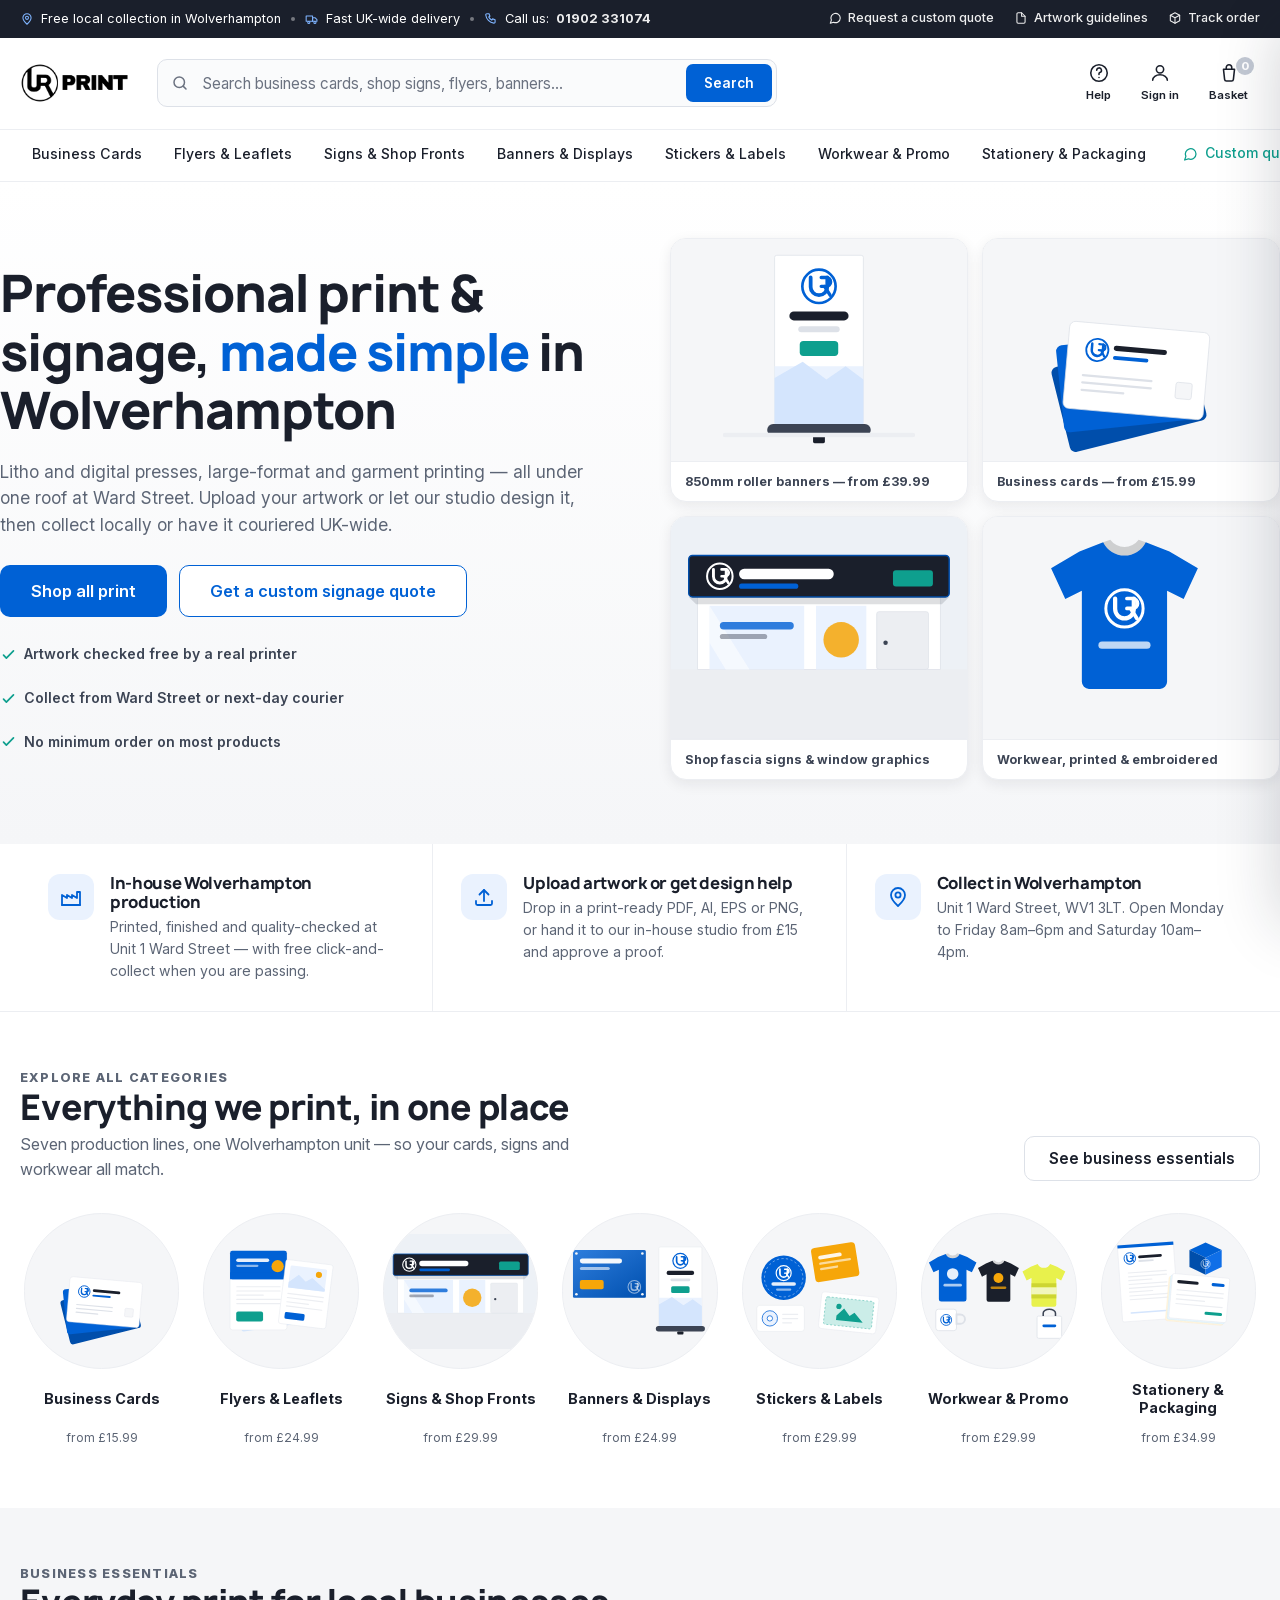
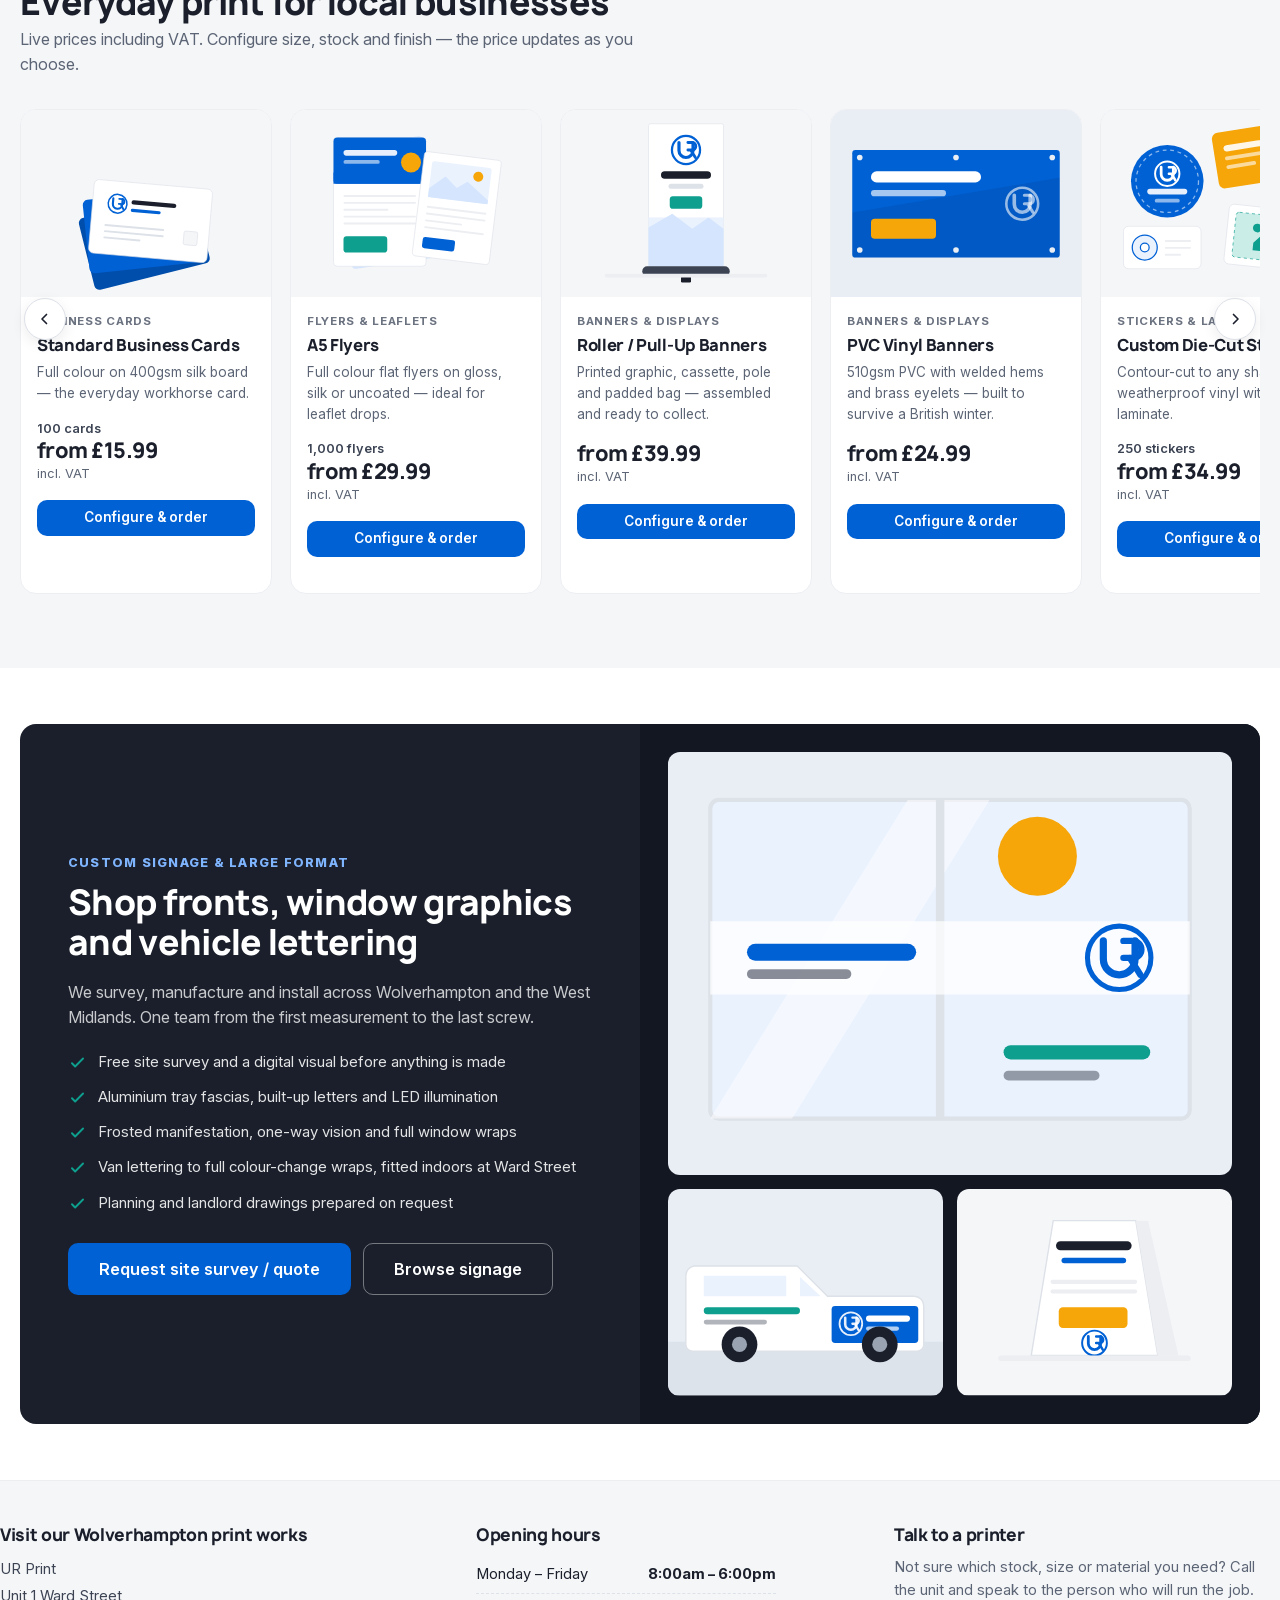
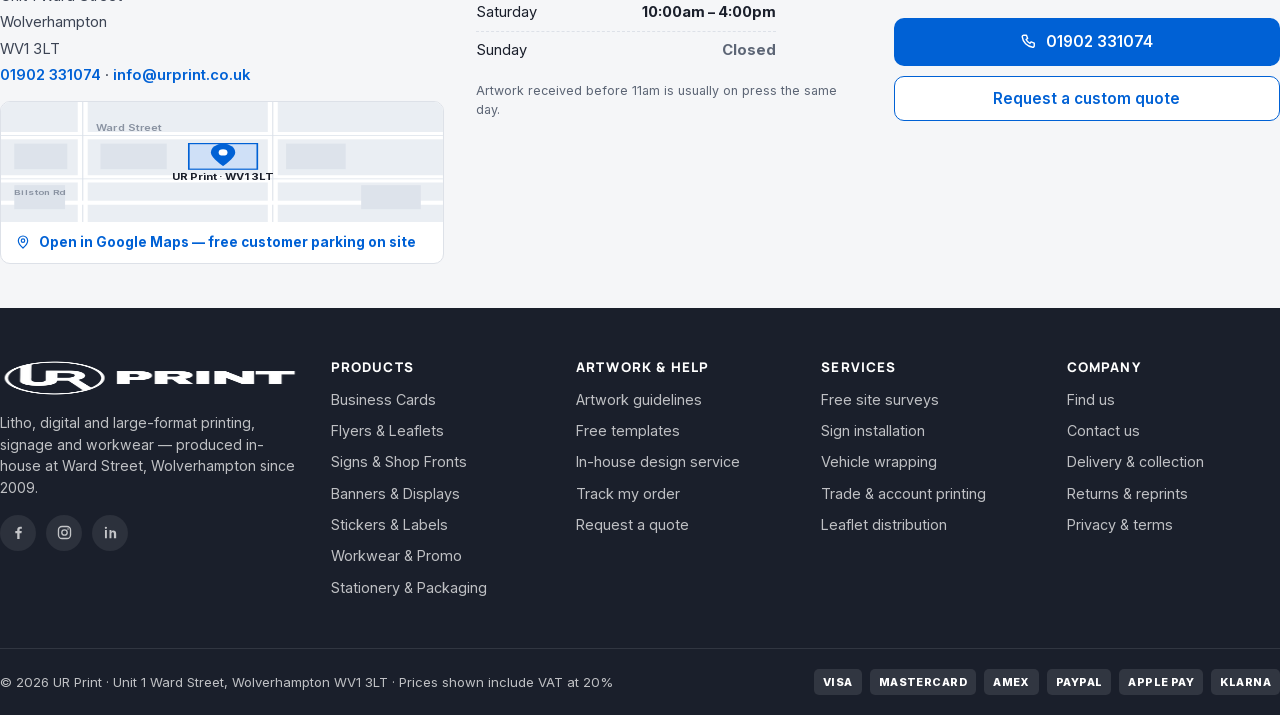
==== commit 1e21886b: "Apply the Inter type scale: body 400, navigation 500, buttons 600 Serves the supplied variable Inter" ====
--- a/index.html
+++ b/index.html
@@ -20,7 +20,7 @@
 <meta name="twitter:card" content="summary_large_image">
 <link rel="icon" href="assets/img/favicon.png" type="image/png">
 <link rel="apple-touch-icon" href="assets/img/apple-touch-icon.png">
-<link rel="preload" href="assets/fonts/inter-400.woff2" as="font" type="font/woff2" crossorigin>
+<link rel="preload" href="assets/fonts/inter-var.woff2" as="font" type="font/woff2" crossorigin>
 <link rel="preload" href="assets/fonts/manrope-800.woff2" as="font" type="font/woff2" crossorigin>
 <link rel="stylesheet" href="assets/css/styles.css">
 <script type="application/ld+json">{"@context":"https://schema.org","@type":"LocalBusiness","@id":"https://urprint-seven.vercel.app/#business","name":"UR Print","url":"https://urprint-seven.vercel.app/","logo":"https://urprint-seven.vercel.app/assets/img/logo.png","image":"https://urprint-seven.vercel.app/assets/img/og-image.png","telephone":"+441902331074","email":"info@urprint.co.uk","address":{"@type":"PostalAddress","streetAddress":"Unit 1 Ward Street","addressLocality":"Wolverhampton","postalCode":"WV1 3LT","addressRegion":"West Midlands","addressCountry":"GB"},"openingHoursSpecification":[{"@type":"OpeningHoursSpecification","dayOfWeek":["Monday","Tuesday","Wednesday","Thursday","Friday"],"opens":"08:00","closes":"18:00"},{"@type":"OpeningHoursSpecification","dayOfWeek":"Saturday","opens":"10:00","closes":"16:00"}],"areaServed":[{"@type":"City","name":"Wolverhampton"},{"@type":"AdministrativeArea","name":"West Midlands"}]}</script>
--- a/assets/css/styles.css
+++ b/assets/css/styles.css
@@ -3,11 +3,6 @@
    and no visitor IP sent to Google (GDPR). font-display:swap keeps text
    visible while the woff2 loads.
    ========================================================================== */
-@font-face{font-family:'Inter';font-style:normal;font-weight:400;font-display:swap;src:url('../fonts/inter-400.woff2') format('woff2');unicode-range:U+0000-00FF,U+0131,U+0152-0153,U+02BB-02BC,U+02C6,U+02DA,U+02DC,U+0304,U+0308,U+0329,U+2000-206F,U+2074,U+20AC,U+2122,U+2191,U+2193,U+2212,U+2215,U+FEFF,U+FFFD}
-@font-face{font-family:'Inter';font-style:normal;font-weight:500;font-display:swap;src:url('../fonts/inter-500.woff2') format('woff2');unicode-range:U+0000-00FF,U+0131,U+0152-0153,U+02BB-02BC,U+02C6,U+02DA,U+02DC,U+0304,U+0308,U+0329,U+2000-206F,U+2074,U+20AC,U+2122,U+2191,U+2193,U+2212,U+2215,U+FEFF,U+FFFD}
-@font-face{font-family:'Inter';font-style:normal;font-weight:600;font-display:swap;src:url('../fonts/inter-600.woff2') format('woff2');unicode-range:U+0000-00FF,U+0131,U+0152-0153,U+02BB-02BC,U+02C6,U+02DA,U+02DC,U+0304,U+0308,U+0329,U+2000-206F,U+2074,U+20AC,U+2122,U+2191,U+2193,U+2212,U+2215,U+FEFF,U+FFFD}
-@font-face{font-family:'Inter';font-style:normal;font-weight:700;font-display:swap;src:url('../fonts/inter-700.woff2') format('woff2');unicode-range:U+0000-00FF,U+0131,U+0152-0153,U+02BB-02BC,U+02C6,U+02DA,U+02DC,U+0304,U+0308,U+0329,U+2000-206F,U+2074,U+20AC,U+2122,U+2191,U+2193,U+2212,U+2215,U+FEFF,U+FFFD}
-@font-face{font-family:'Inter';font-style:normal;font-weight:800;font-display:swap;src:url('../fonts/inter-800.woff2') format('woff2');unicode-range:U+0000-00FF,U+0131,U+0152-0153,U+02BB-02BC,U+02C6,U+02DA,U+02DC,U+0304,U+0308,U+0329,U+2000-206F,U+2074,U+20AC,U+2122,U+2191,U+2193,U+2212,U+2215,U+FEFF,U+FFFD}
 
 /* ==========================================================================
    UR Print — design system
@@ -69,6 +64,8 @@
   line-height:1.55;
   color:var(--ink);
   background:var(--white);
+  font-optical-sizing:auto;
+  font-weight:400;
   -webkit-font-smoothing:antialiased;
   text-rendering:optimizeLegibility;
 }
@@ -102,7 +99,7 @@
 /* ---------- buttons ---------- */
 .btn{
   display:inline-flex;align-items:center;justify-content:center;gap:8px;
-  font-family:var(--font-display);font-weight:700;font-size:.95rem;line-height:1;
+  font-family:var(--font);font-weight:600;font-size:.95rem;line-height:1;
   padding:14px 24px;border-radius:var(--radius);border:1.5px solid transparent;
   background:var(--blue);color:#fff;cursor:pointer;transition:.15s ease;
   text-decoration:none;white-space:nowrap;
@@ -132,6 +129,7 @@
 /* ---------- badges ---------- */
 .badge{display:inline-flex;align-items:center;gap:5px;font-size:.7rem;font-weight:800;letter-spacing:.05em;text-transform:uppercase;padding:5px 10px;border-radius:var(--radius-pill);background:var(--teal-50);color:#0a7a6d}
 .badge--blue{background:var(--blue-50);color:var(--blue-dark)}
+@font-face{font-family:'Inter';font-style:normal;font-weight:100 900;font-display:swap;src:url('../fonts/inter-var.woff2') format('woff2');unicode-range:U+0000-00FF,U+0131,U+0152-0153,U+02BB-02BC,U+02C6,U+02DA,U+02DC,U+0304,U+0308,U+0329,U+2000-206F,U+2074,U+20AC,U+2122,U+2191,U+2193,U+2212,U+2215,U+FEFF,U+FFFD}
 @font-face{font-family:'Manrope';font-style:normal;font-weight:700 800;font-display:swap;src:url('../fonts/manrope-800.woff2') format('woff2');unicode-range:U+0000-00FF,U+0131,U+0152-0153,U+02BB-02BC,U+02C6,U+02DA,U+02DC,U+0304,U+0308,U+0329,U+2000-206F,U+2074,U+20AC,U+2122,U+2191,U+2193,U+2212,U+2215,U+FEFF,U+FFFD}
 
 /* ==========================================================================
@@ -191,7 +189,7 @@
 .utility__perks .dot{width:4px;height:4px;border-radius:50%;background:rgba(255,255,255,.4)}
 .utility__perks svg{width:14px;height:14px;flex:none;color:#7FB4FF}
 .utility__links{display:flex;align-items:center;gap:20px}
-.utility__links a{display:inline-flex;align-items:center;gap:6px;font-weight:600;white-space:nowrap}
+.utility__links a{display:inline-flex;align-items:center;gap:6px;font-weight:500;white-space:nowrap}
 .utility__links svg{width:14px;height:14px}
 @media(max-width:1000px){.utility__links{display:none}}
 @media(max-width:640px){
@@ -216,7 +214,7 @@
 .search input[type="search"]::placeholder{color:var(--grey-500)}
 .search input[type="search"]:focus{outline:none;border-color:var(--blue);background:#fff;box-shadow:0 0 0 4px var(--blue-50)}
 .search__icon{position:absolute;left:14px;top:50%;transform:translateY(-50%);width:18px;height:18px;color:var(--grey-500);pointer-events:none}
-.search__btn{position:absolute;right:5px;top:5px;height:38px;padding:0 18px;border:0;border-radius:7px;background:var(--blue);color:#fff;font-weight:700;font-size:.85rem}
+.search__btn{position:absolute;right:5px;top:5px;height:38px;padding:0 18px;border:0;border-radius:7px;background:var(--blue);color:#fff;font-weight:600;font-size:.85rem}
 .search__btn:hover{background:var(--blue-dark)}
 .search__results{
   position:absolute;top:calc(100% + 8px);left:0;right:0;background:#fff;border:1px solid var(--grey-100);
@@ -250,14 +248,14 @@
 .catnav__list{display:flex;align-items:stretch;gap:2px;overflow:visible}
 .catnav__item{position:static}
 .catnav__link{
-  display:flex;align-items:center;gap:6px;padding:13px 12px;font-size:.88rem;font-weight:600;color:var(--ink);
+  display:flex;align-items:center;gap:6px;padding:13px 12px;font-size:.88rem;font-weight:500;color:var(--ink);
   border-bottom:3px solid transparent;background:none;border-top:0;border-left:0;border-right:0;white-space:nowrap;
 }
 .catnav__link:hover,.catnav__item.is-open .catnav__link{color:var(--blue);border-bottom-color:var(--blue);text-decoration:none}
 .catnav__link svg{width:12px;height:12px;opacity:.55;transition:transform .15s}
 .catnav__item.is-open .catnav__link svg{transform:rotate(180deg)}
 .catnav__spacer{flex:1}
-.catnav__cta{display:flex;align-items:center;gap:7px;padding:13px 0 13px 14px;font-size:.87rem;font-weight:700;color:var(--teal);white-space:nowrap}
+.catnav__cta{display:flex;align-items:center;gap:7px;padding:13px 0 13px 14px;font-size:.87rem;font-weight:500;color:var(--teal);white-space:nowrap}
 .catnav__cta svg{flex:none}
 .catnav__cta svg{width:16px;height:16px}
 
@@ -293,11 +291,11 @@
 .mnav__head{display:flex;align-items:center;justify-content:space-between;padding:16px 18px;border-bottom:1px solid var(--grey-100)}
 .mnav__head img{height:30px}
 .mnav details{border-bottom:1px solid var(--grey-100)}
-.mnav summary{padding:14px 18px;font-weight:700;cursor:pointer;list-style:none;display:flex;justify-content:space-between;align-items:center}
+.mnav summary{padding:14px 18px;font-weight:500;cursor:pointer;list-style:none;display:flex;justify-content:space-between;align-items:center}
 .mnav summary::-webkit-details-marker{display:none}
 .mnav summary::after{content:"+";font-size:1.2rem;color:var(--grey-500);font-weight:500}
 .mnav details[open] summary::after{content:"−"}
-.mnav details a{display:block;padding:10px 18px 10px 30px;color:var(--ink-80);font-size:.92rem}
+.mnav details a{display:block;padding:10px 18px 10px 30px;color:var(--ink-80);font-size:.92rem;font-weight:500}
 .mnav details a:hover{background:var(--grey-50);text-decoration:none}
 .mnav__foot{padding:18px;display:grid;gap:10px}
 
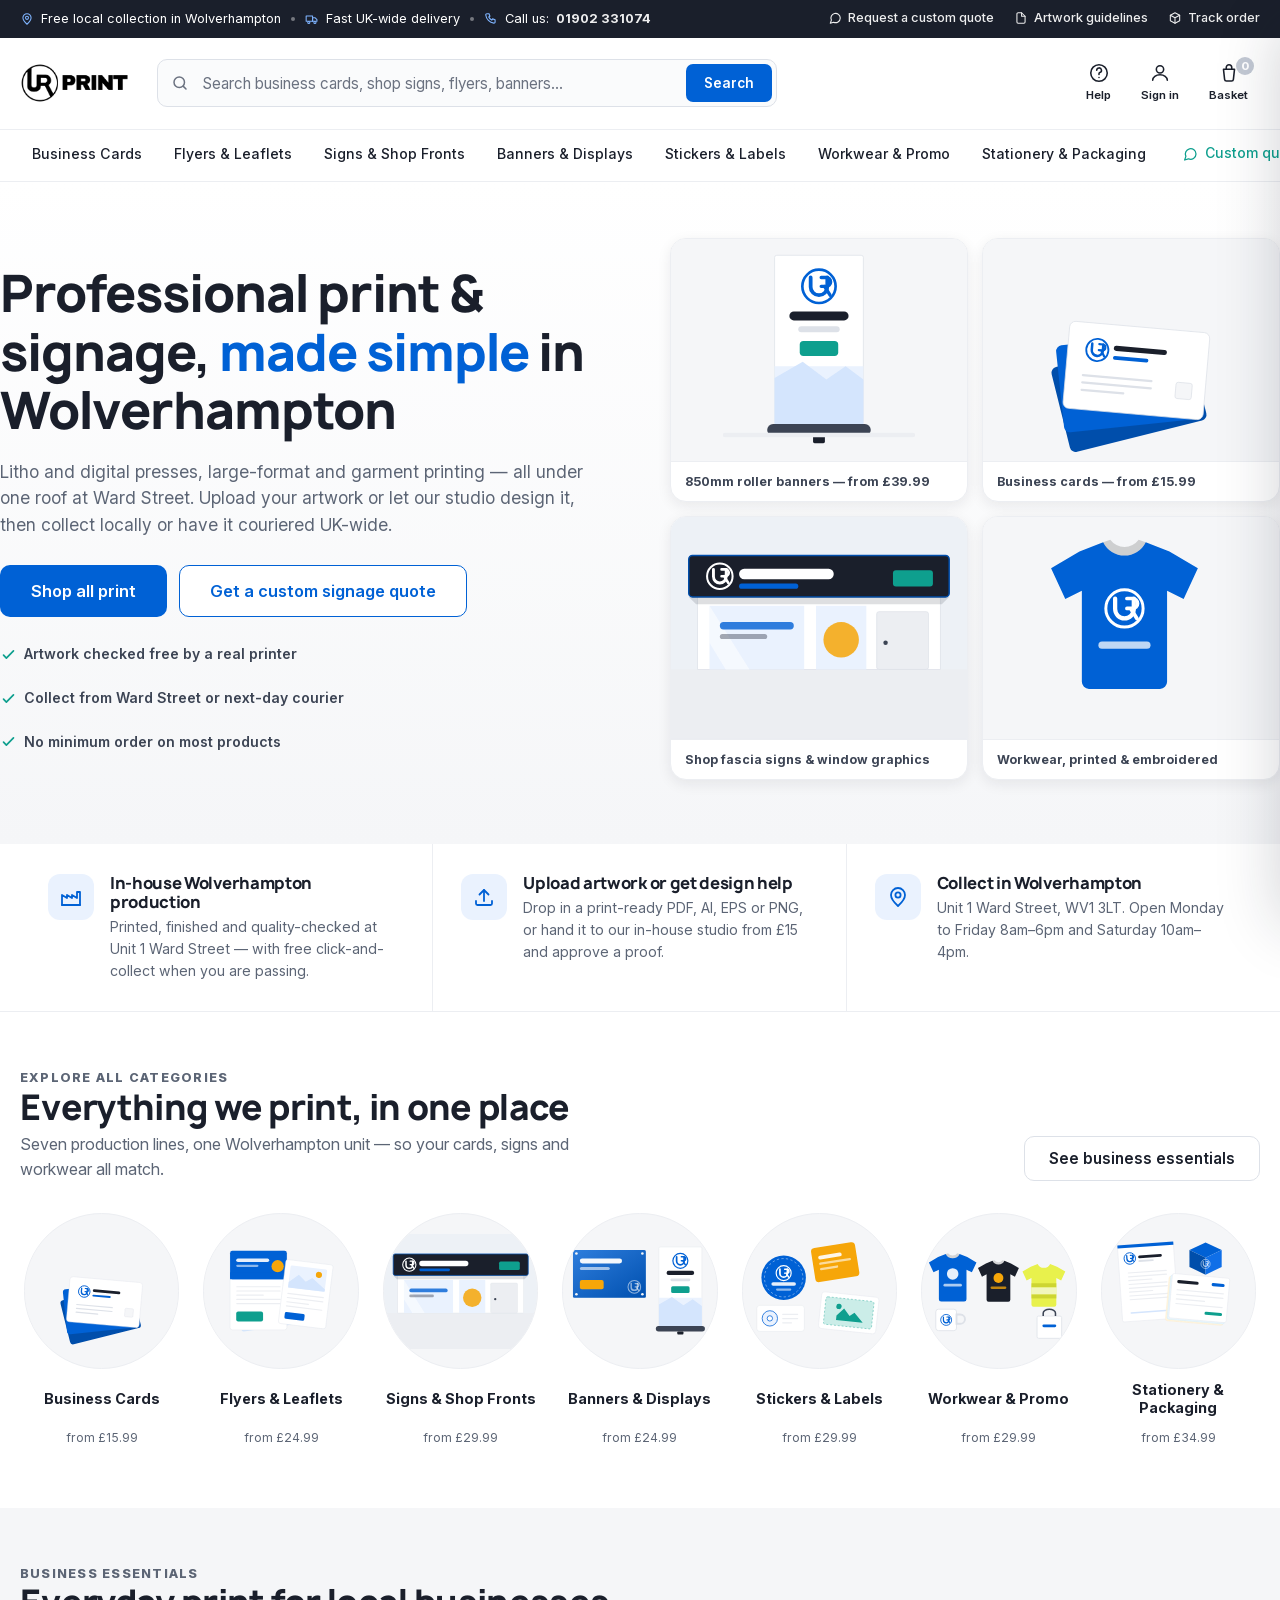
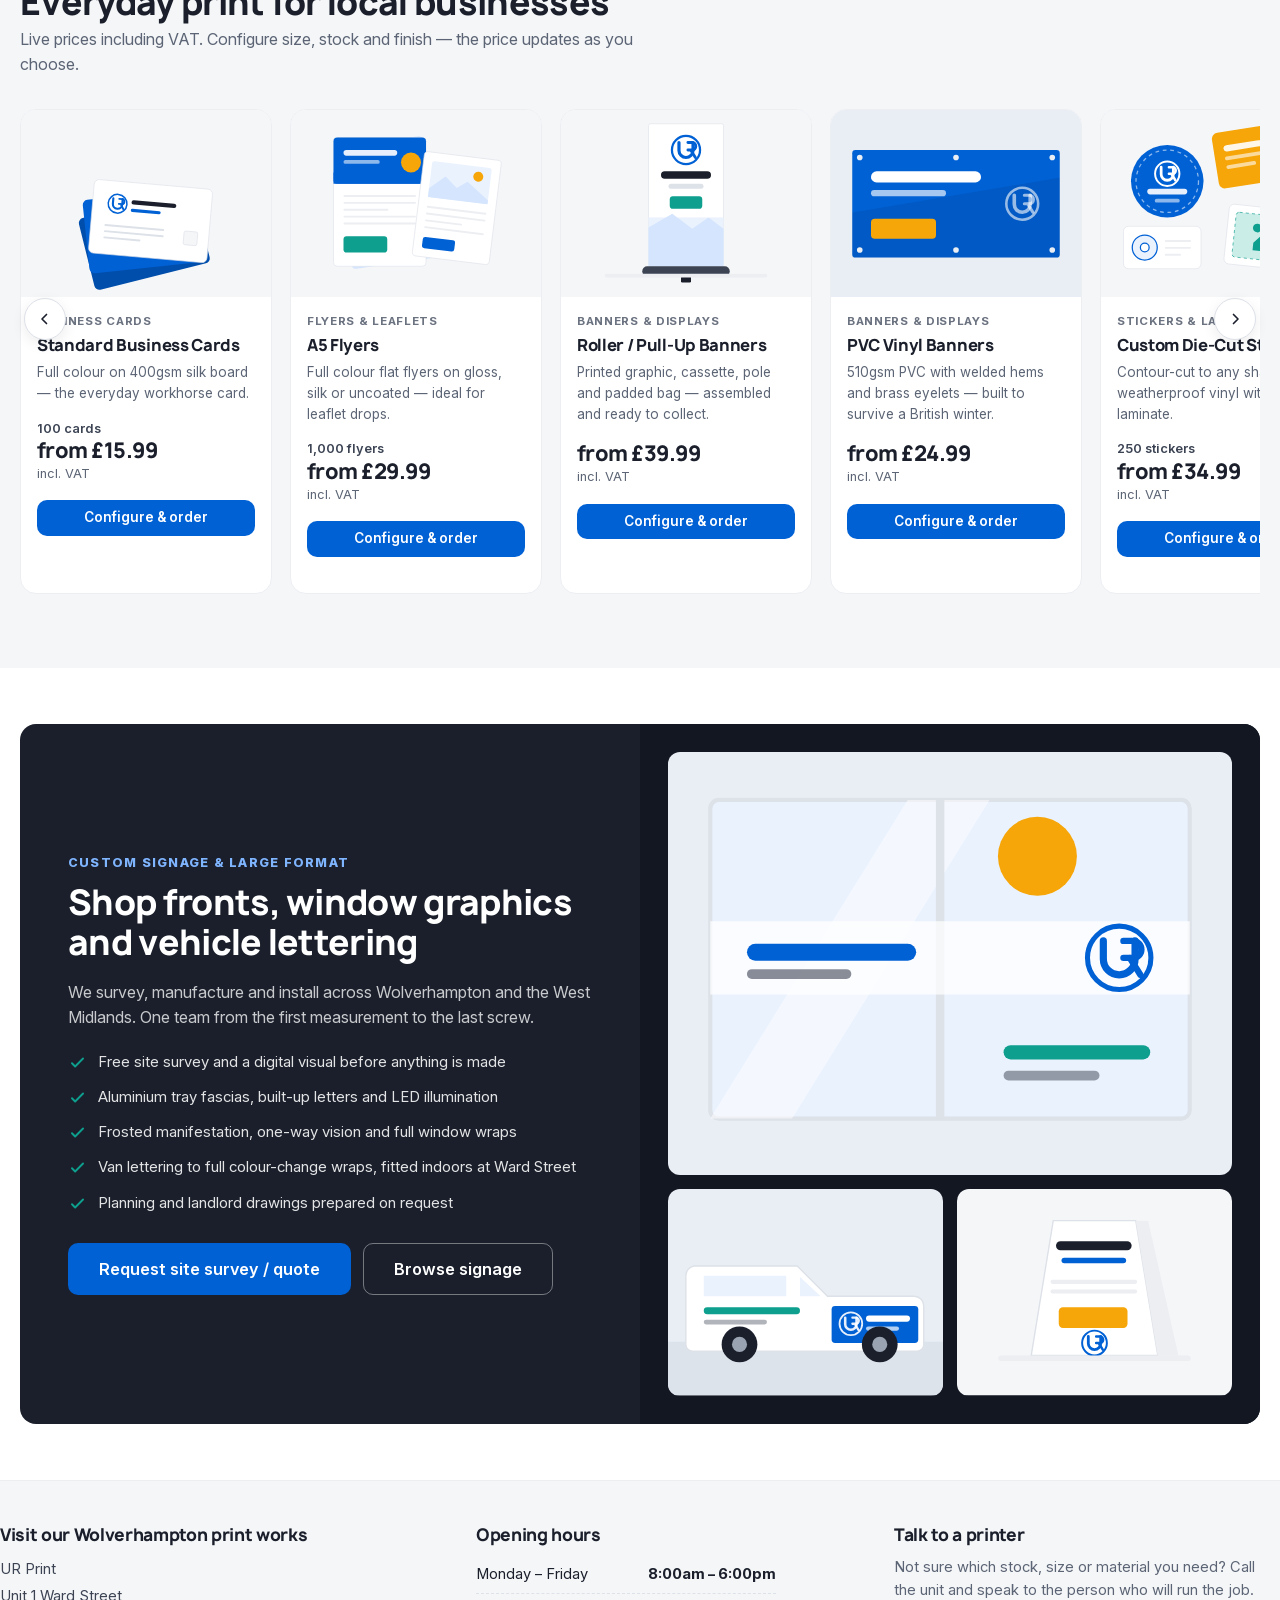
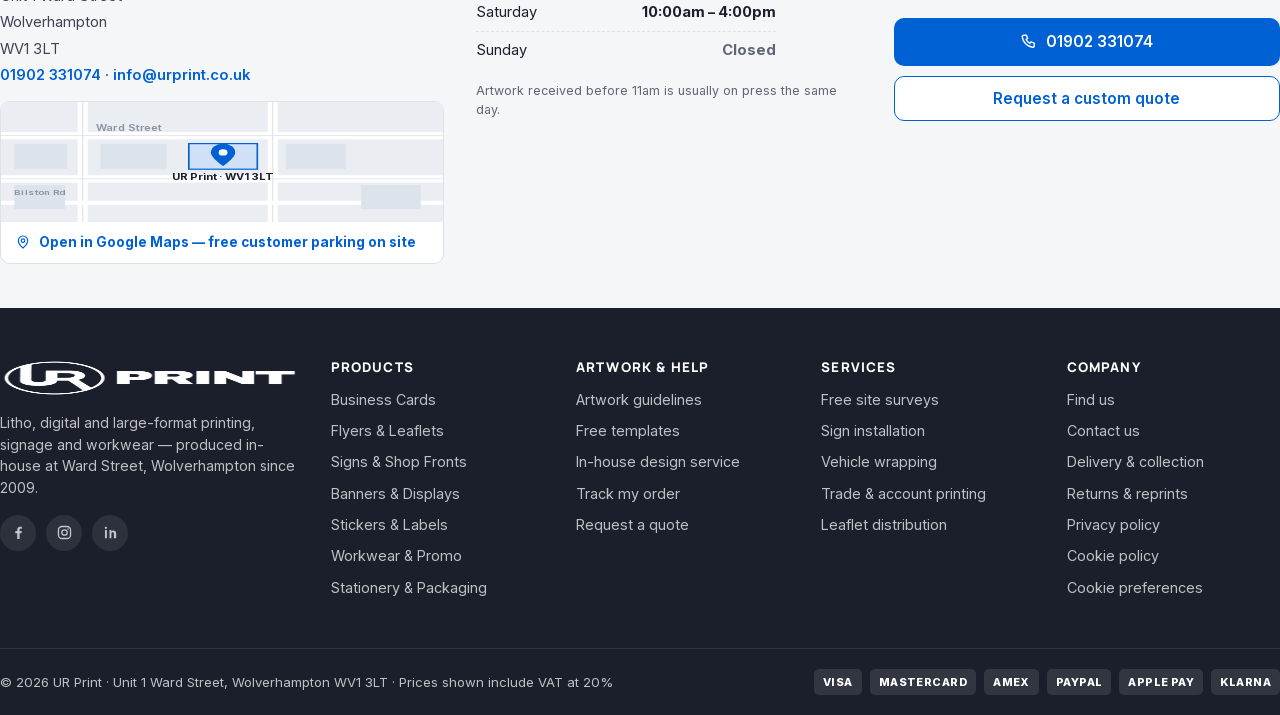
==== commit cc29a652: "Add privacy policy, cookie policy and a consent manager Pages - privacy-policy.html and cookie-polic" ====
--- a/index.html
+++ b/index.html
@@ -120,6 +120,7 @@
 <script src="assets/js/catalog.js"></script>
 <script src="assets/js/art.js"></script>
 <script src="assets/js/app.js"></script>
+<script src="assets/js/consent.js"></script>
 <script src="assets/js/home.js"></script>
 </body>
 </html>
--- a/assets/css/styles.css
+++ b/assets/css/styles.css
@@ -443,6 +443,9 @@
 .footer li{margin-bottom:9px}
 .footer__brand img{height:36px;margin-bottom:16px}
 .footer__brand p{font-size:.88rem;max-width:34ch}
+.footer__prefs{background:none;border:0;padding:0;font:inherit;color:rgba(255,255,255,.72);
+  text-decoration:none;cursor:pointer;text-align:left}
+.footer__prefs:hover{color:#fff;text-decoration:underline}
 .footer__social{display:flex;gap:10px;margin-top:16px}
 .footer__social a{width:36px;height:36px;border-radius:50%;background:rgba(255,255,255,.08);display:flex;align-items:center;justify-content:center}
 .footer__social a:hover{background:var(--blue)}
@@ -512,6 +515,78 @@
 .totals .row{display:flex;justify-content:space-between;padding:5px 0}
 .totals .row--total{border-top:1px solid var(--grey-200);margin-top:8px;padding-top:12px;font-size:1.1rem;font-weight:800;font-family:var(--font-display)}
 .totals .muted{color:var(--ink-60);font-size:.8rem}
+
+
+/* ==========================================================================
+   Cookie consent
+   Accept and Reject share one `.consent__btn` rule: identical size, weight,
+   radius and font. Only the fill differs, and both are solid — neither is
+   demoted to an outline or a muted tone. Do not restyle one without the
+   other; unequal prominence is a dark pattern and an ICO compliance issue.
+   ========================================================================== */
+.consent{
+  position:fixed;left:0;right:0;bottom:0;z-index:650;background:#fff;
+  border-top:1px solid var(--grey-200);box-shadow:0 -8px 32px rgba(26,31,43,.16);
+  transform:translateY(100%);transition:transform .26s cubic-bezier(.4,0,.2,1);
+}
+.consent.is-on{transform:translateY(0)}
+.consent__inner{
+  max-width:var(--maxw);margin:0 auto;padding:20px var(--gutter);
+  display:flex;align-items:center;gap:28px;
+}
+.consent__copy{flex:1;min-width:0}
+.consent__title{font-size:1.02rem;margin:0 0 4px}
+.consent__copy p{margin:0;font-size:.88rem;color:var(--ink-60);max-width:78ch}
+.consent__actions{
+  flex:none;display:grid;grid-template-columns:1fr 1fr;gap:10px;align-items:center;
+  width:min(380px,100%);
+}
+.consent__btn{width:100%;padding:13px 18px;font-size:.92rem;font-weight:600;border-radius:var(--radius)}
+[data-consent-reject].consent__btn{background:var(--ink);color:#fff;border-color:var(--ink)}
+[data-consent-reject].consent__btn:hover{background:#0d1118}
+[data-consent-accept].consent__btn{background:var(--blue);color:#fff;border-color:var(--blue)}
+[data-consent-accept].consent__btn:hover{background:var(--blue-dark)}
+.consent__link{
+  grid-column:1 / -1;background:none;border:0;padding:4px;font-size:.85rem;
+  font-weight:600;color:var(--ink-60);text-decoration:underline;justify-self:center;
+}
+.consent__link:hover{color:var(--blue)}
+@media(max-width:860px){
+  .consent__inner{flex-direction:column;align-items:stretch;gap:16px;padding:18px var(--gutter)}
+  .consent__actions{width:100%}
+}
+@media(max-width:420px){
+  .consent__actions{grid-template-columns:1fr}
+  .consent__link{grid-column:1}
+}
+
+/* preferences dialog */
+.consent-modal .modal__box{max-width:600px}
+.consent__cat{border-top:1px solid var(--grey-100);padding:16px 0}
+.consent__cat:first-of-type{border-top:0}
+.consent__cat-head{display:flex;align-items:center;justify-content:space-between;gap:16px;margin-bottom:4px}
+.consent__cat h3{font-size:1rem;margin:0}
+.consent__cat p{font-size:.86rem;color:var(--ink-60);margin:0}
+.consent__always{font-size:.76rem;font-weight:700;color:#0a7a6d;white-space:nowrap}
+.consent__unused{margin-top:6px!important;font-size:.78rem!important;font-style:italic}
+.consent__switch{position:relative;display:inline-flex;flex:none;cursor:pointer}
+.consent__switch input{position:absolute;inset:0;z-index:1;opacity:0;width:46px;height:26px;margin:0;cursor:pointer}
+.consent__slider{
+  width:46px;height:26px;border-radius:13px;background:var(--grey-300);position:relative;transition:.16s;
+}
+.consent__slider::after{
+  content:"";position:absolute;top:3px;left:3px;width:20px;height:20px;border-radius:50%;
+  background:#fff;transition:.16s;box-shadow:var(--shadow-xs);
+}
+.consent__switch input:checked + .consent__slider{background:var(--blue)}
+.consent__switch input:checked + .consent__slider::after{transform:translateX(20px)}
+.consent__switch input:focus-visible + .consent__slider{outline:3px solid var(--blue);outline-offset:2px}
+.consent__prefs-actions{
+  display:grid;grid-template-columns:1fr 1fr;gap:10px;margin-top:22px;
+  padding-top:18px;border-top:1px solid var(--grey-100);
+}
+.consent__prefs-actions [data-consent-save]{grid-column:1 / -1}
+@media(max-width:480px){.consent__prefs-actions{grid-template-columns:1fr}}
 
 /* ==========================================================================
    Modal
@@ -725,10 +800,15 @@
    Content pages
    ========================================================================== */
 .prose{max-width:76ch;padding:36px 0 60px}
+.prose p a,.prose li a,.prose td a,.prose th a{text-decoration:underline;text-underline-offset:2px}
+.prose p a:hover,.prose li a:hover,.prose td a:hover{text-decoration-thickness:2px}
 .prose h2{margin-top:36px}
 .prose h3{margin-top:26px;font-size:1.08rem}
 .prose ul.bullets{list-style:disc;padding-left:22px;margin-bottom:1rem;color:var(--ink-80)}
 .prose ul.bullets li{margin-bottom:7px}
+.table-scroll{overflow-x:auto;margin:16px 0 24px;-webkit-overflow-scrolling:touch}
+.table-scroll:focus-visible{outline:3px solid var(--blue);outline-offset:3px;border-radius:4px}
+.table-scroll table{margin:0;min-width:460px}
 .prose table{width:100%;border-collapse:collapse;margin:16px 0 24px;font-size:.9rem}
 .prose th,.prose td{text-align:left;padding:10px 12px;border-bottom:1px solid var(--grey-100)}
 .prose th{background:var(--grey-50);font-weight:700;font-size:.82rem;letter-spacing:.03em;text-transform:uppercase;color:var(--grey-600)}
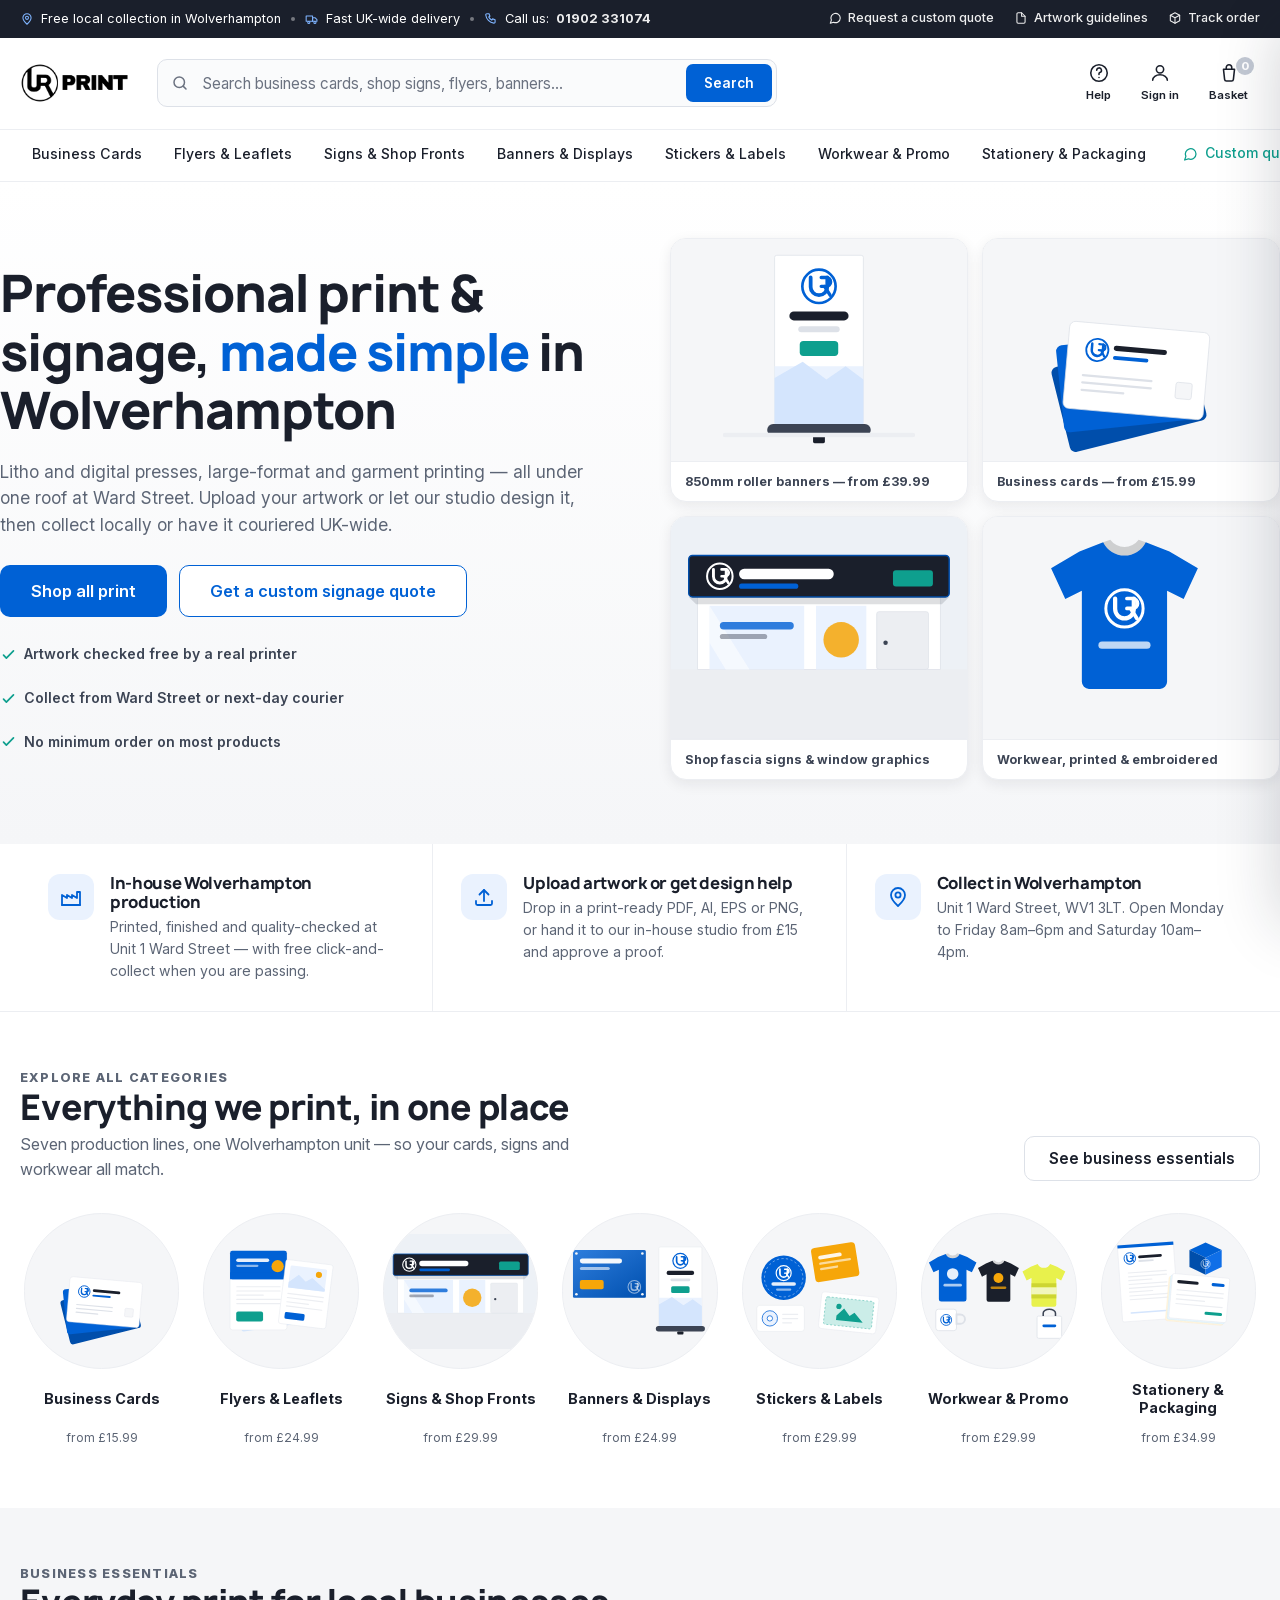
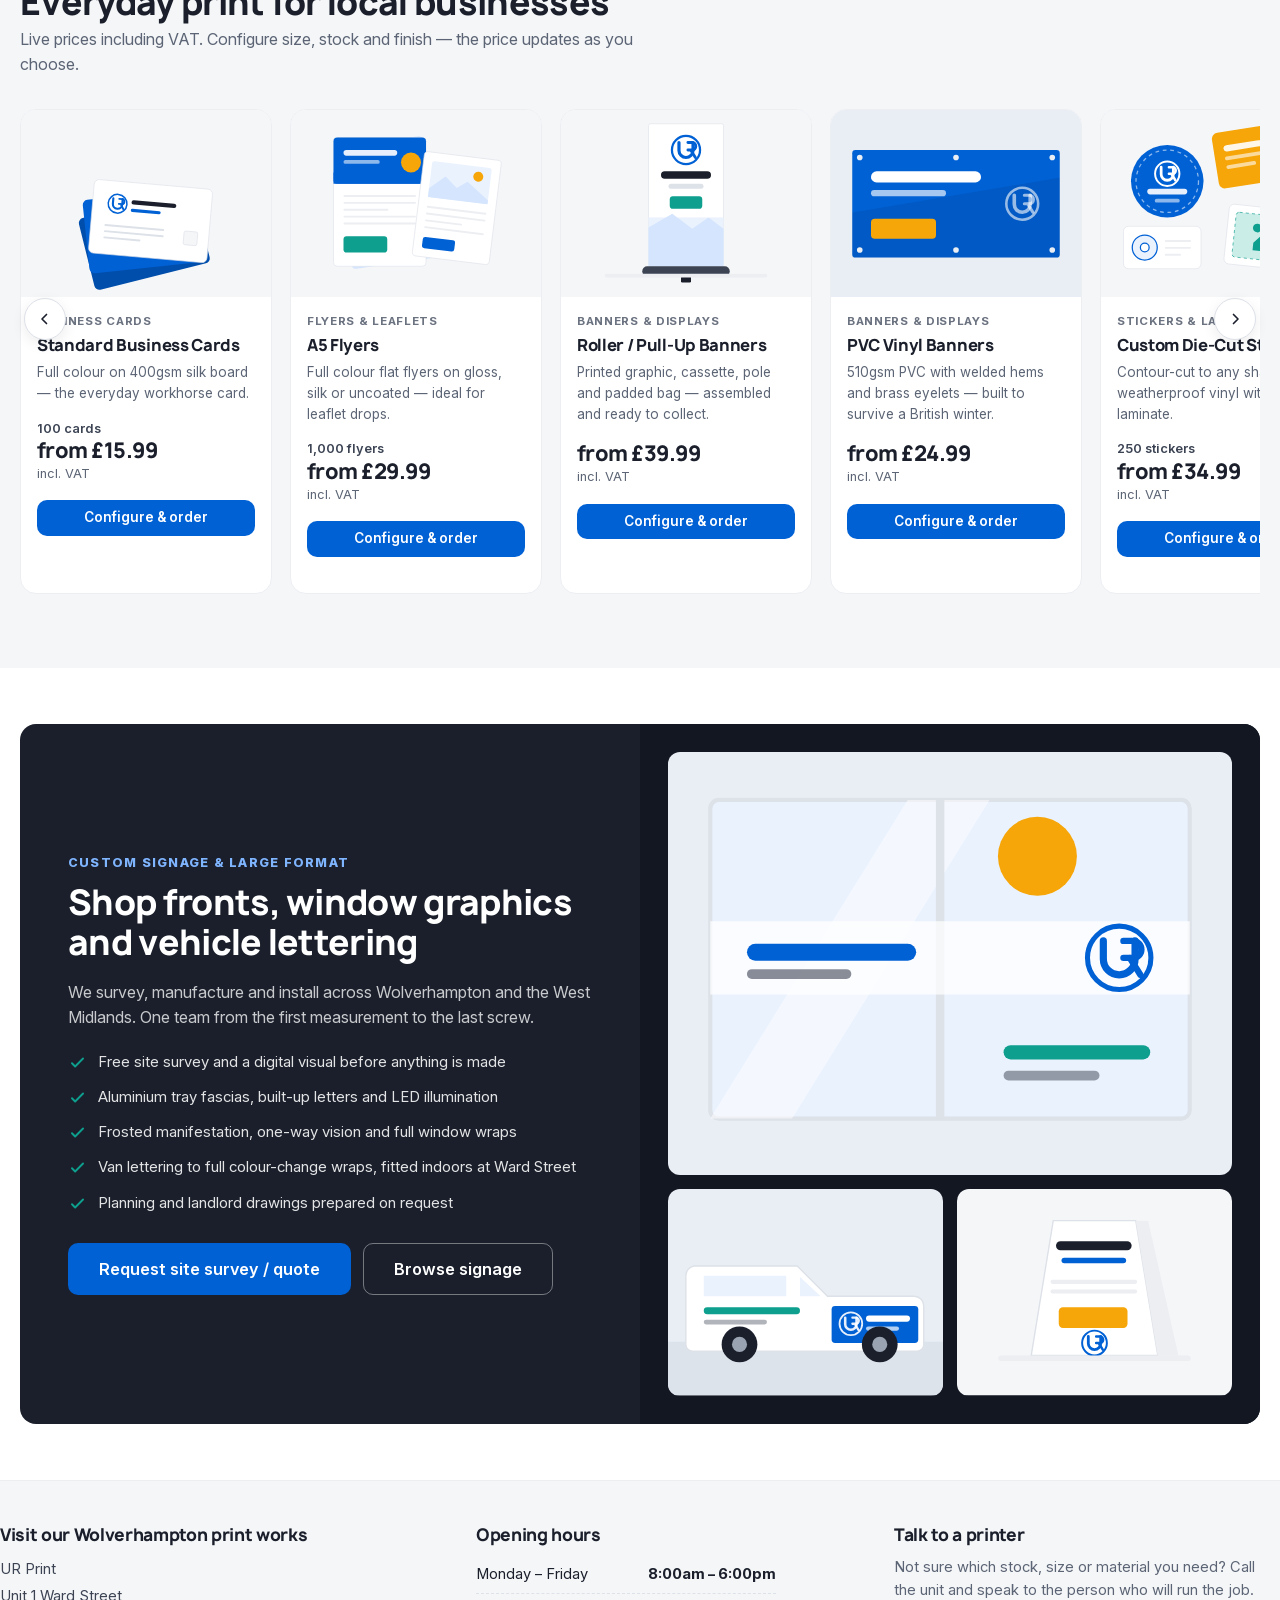
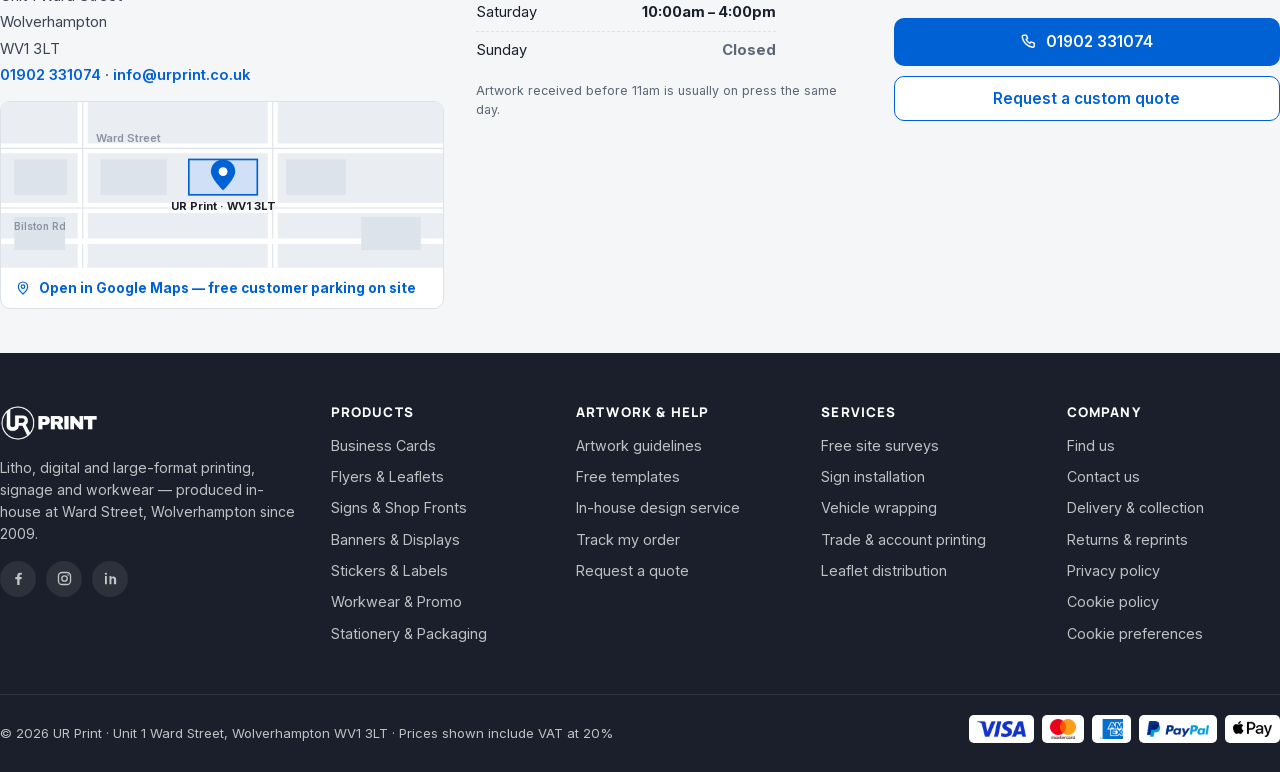
==== commit 62d65c01: "Cache-bust CSS and JS so deploys are picked up immediately assets/js/app.js draws the header and foo" ====
--- a/index.html
+++ b/index.html
@@ -22,7 +22,7 @@
 <link rel="apple-touch-icon" href="assets/img/apple-touch-icon.png">
 <link rel="preload" href="assets/fonts/inter-var.woff2" as="font" type="font/woff2" crossorigin>
 <link rel="preload" href="assets/fonts/manrope-800.woff2" as="font" type="font/woff2" crossorigin>
-<link rel="stylesheet" href="assets/css/styles.css">
+<link rel="stylesheet" href="assets/css/styles.css?v=645aa9e6">
 <script type="application/ld+json">{"@context":"https://schema.org","@type":"LocalBusiness","@id":"https://urprint-seven.vercel.app/#business","name":"UR Print","url":"https://urprint-seven.vercel.app/","logo":"https://urprint-seven.vercel.app/assets/img/logo.png","image":"https://urprint-seven.vercel.app/assets/img/og-image.png","telephone":"+441902331074","email":"info@urprint.co.uk","address":{"@type":"PostalAddress","streetAddress":"Unit 1 Ward Street","addressLocality":"Wolverhampton","postalCode":"WV1 3LT","addressRegion":"West Midlands","addressCountry":"GB"},"openingHoursSpecification":[{"@type":"OpeningHoursSpecification","dayOfWeek":["Monday","Tuesday","Wednesday","Thursday","Friday"],"opens":"08:00","closes":"18:00"},{"@type":"OpeningHoursSpecification","dayOfWeek":"Saturday","opens":"10:00","closes":"16:00"}],"areaServed":[{"@type":"City","name":"Wolverhampton"},{"@type":"AdministrativeArea","name":"West Midlands"}]}</script>
 </head>
 <body>
@@ -117,10 +117,10 @@
 
 <div data-app-footer></div>
 
-<script src="assets/js/catalog.js"></script>
-<script src="assets/js/art.js"></script>
-<script src="assets/js/app.js"></script>
-<script src="assets/js/consent.js"></script>
-<script src="assets/js/home.js"></script>
+<script src="assets/js/catalog.js?v=e6c922df"></script>
+<script src="assets/js/art.js?v=49a0b44f"></script>
+<script src="assets/js/app.js?v=af92b93e"></script>
+<script src="assets/js/consent.js?v=bf99be0d"></script>
+<script src="assets/js/home.js?v=e38ada19"></script>
 </body>
 </html>
--- a/assets/css/styles.css
+++ b/assets/css/styles.css
@@ -289,7 +289,7 @@
 }
 @keyframes slideIn{from{transform:translateX(-100%)}to{transform:translateX(0)}}
 .mnav__head{display:flex;align-items:center;justify-content:space-between;padding:16px 18px;border-bottom:1px solid var(--grey-100)}
-.mnav__head img{height:30px}
+.mnav__head img{height:30px;width:auto}
 .mnav details{border-bottom:1px solid var(--grey-100)}
 .mnav summary{padding:14px 18px;font-weight:500;cursor:pointer;list-style:none;display:flex;justify-content:space-between;align-items:center}
 .mnav summary::-webkit-details-marker{display:none}
@@ -441,7 +441,7 @@
 .footer__grid{display:grid;grid-template-columns:1.4fr repeat(4,1fr);gap:32px;padding:52px 0 40px}
 .footer h3{color:#fff;font-size:.8rem;letter-spacing:.09em;text-transform:uppercase;margin-bottom:14px}
 .footer li{margin-bottom:9px}
-.footer__brand img{height:36px;margin-bottom:16px}
+.footer__brand img{height:36px;width:auto;margin-bottom:16px}
 .footer__brand p{font-size:.88rem;max-width:34ch}
 .footer__prefs{background:none;border:0;padding:0;font:inherit;color:rgba(255,255,255,.72);
   text-decoration:none;cursor:pointer;text-align:left}
@@ -451,8 +451,11 @@
 .footer__social a:hover{background:var(--blue)}
 .footer__social svg{width:17px;height:17px}
 .footer__bottom{border-top:1px solid rgba(255,255,255,.1);padding:20px 0;display:flex;align-items:center;justify-content:space-between;gap:18px;flex-wrap:wrap;font-size:.82rem}
-.payicons{display:flex;gap:8px;align-items:center;flex-wrap:wrap}
-.payicons span{height:26px;padding:0 9px;border-radius:5px;background:rgba(255,255,255,.1);display:flex;align-items:center;font-size:.68rem;font-weight:800;letter-spacing:.04em;color:#fff}
+.payicons{display:flex;gap:8px;align-items:center;flex-wrap:wrap;list-style:none;margin:0;padding:0}
+.payicons li{background:#fff;border-radius:5px;height:28px;padding:0 8px;display:flex;align-items:center;justify-content:center}
+.payicons img{height:16px;width:auto;display:block}
+.payicons img[alt="American Express"]{height:20px}
+.payicons img[alt="Mastercard"]{height:20px}
 @media(max-width:1000px){.footer__grid{grid-template-columns:1fr 1fr;gap:28px}}
 @media(max-width:560px){.footer__grid{grid-template-columns:1fr}}
 
